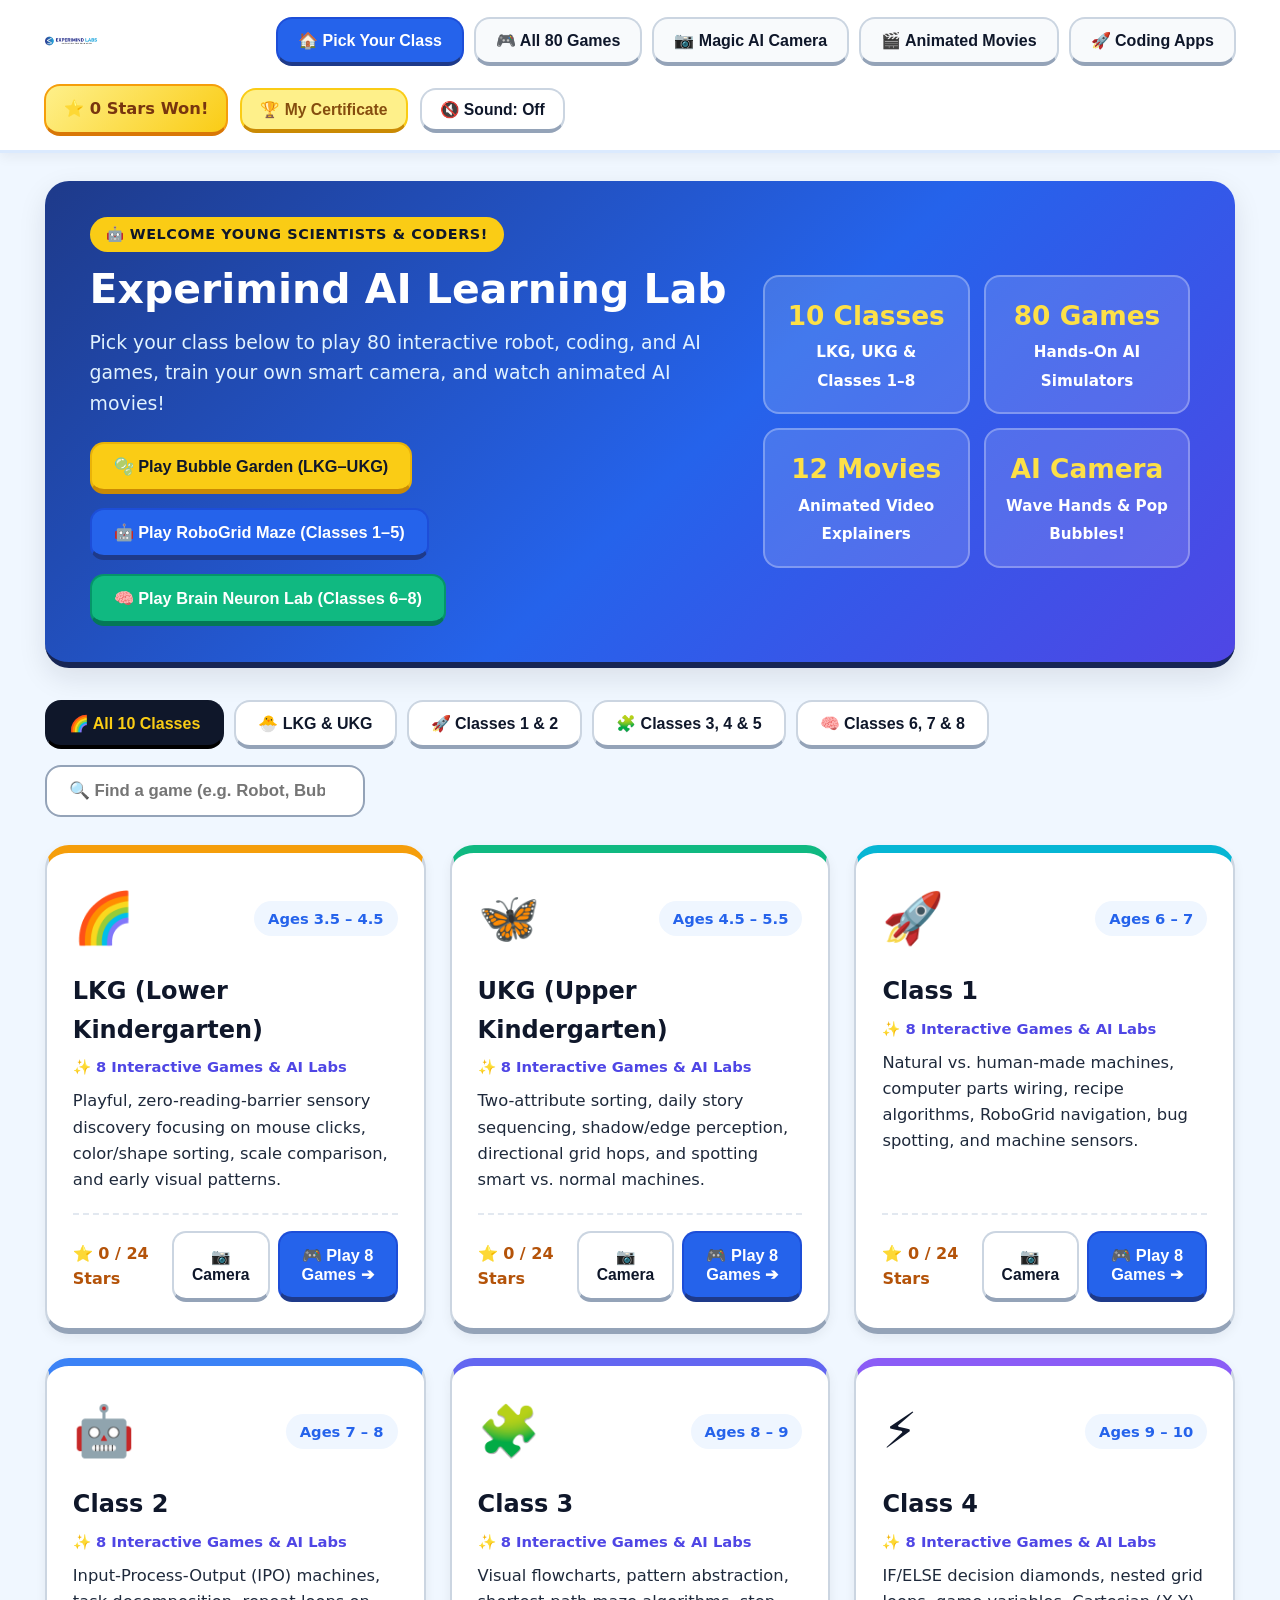
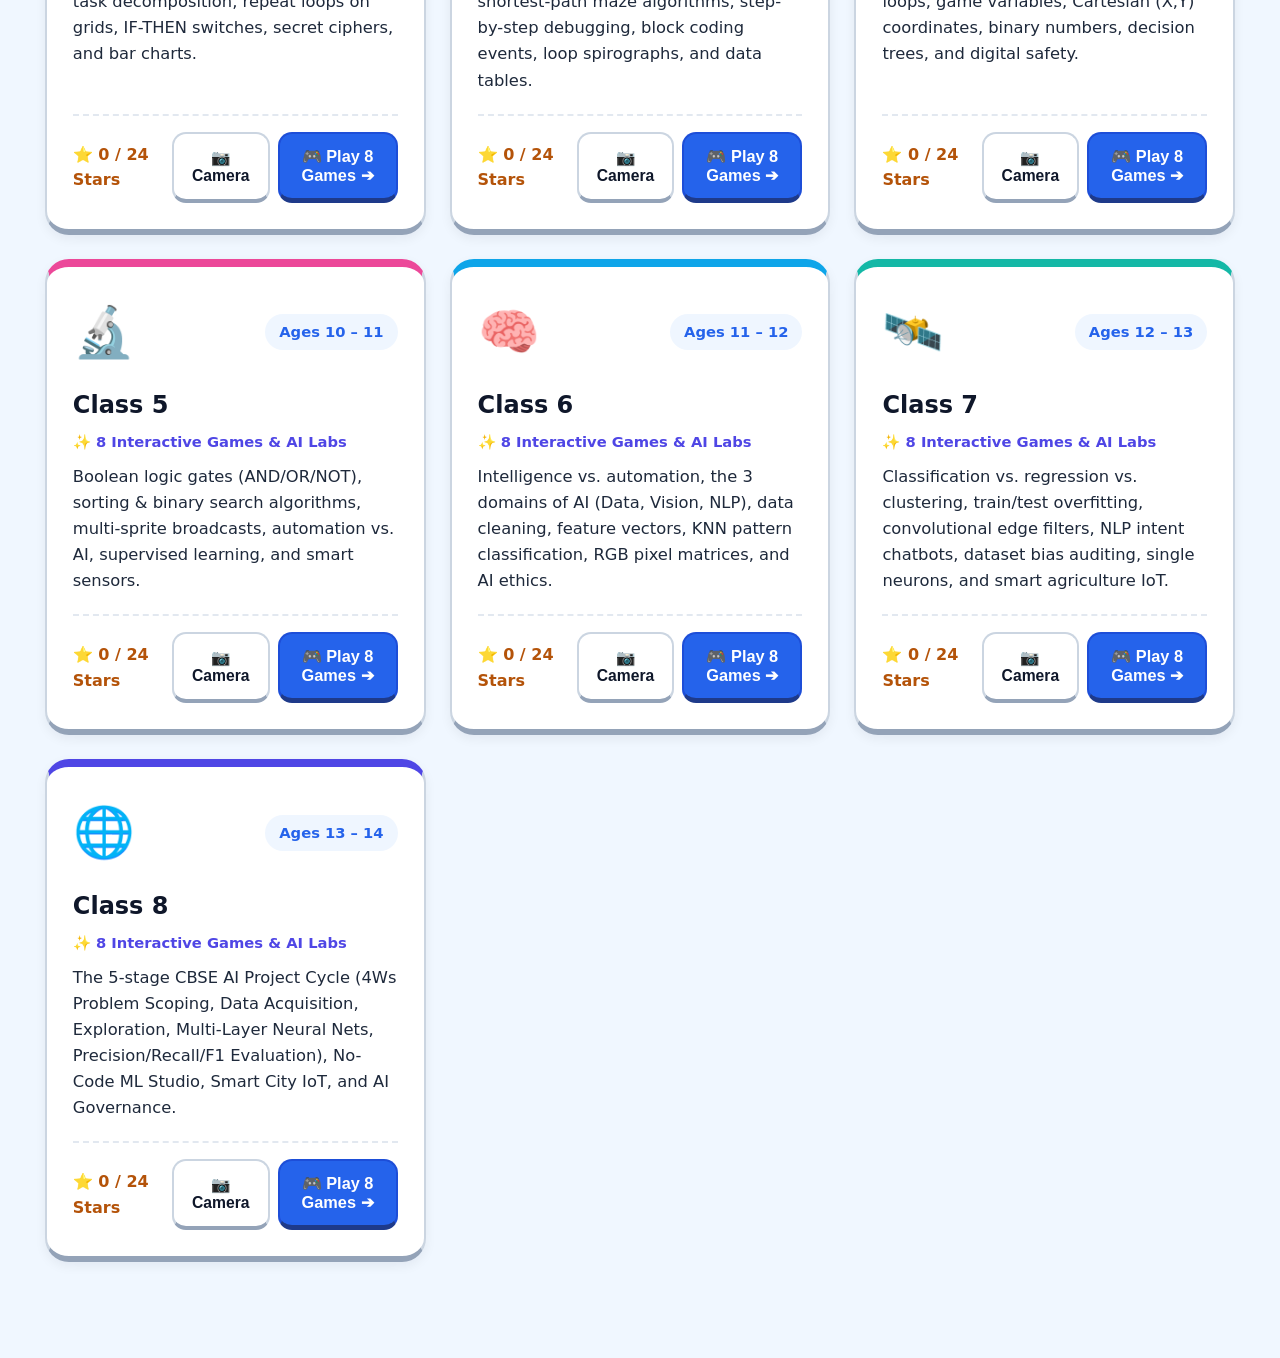
==== index.html @ f1b5dc24 "feat: Experimind AI Learning Lab v3.0 complete offline-first platform (80 simulators, AI vision lab," ====
<!DOCTYPE html>
<html lang="en">
<head>
  <meta charset="UTF-8">
  <meta name="viewport" content="width=device-width, initial-scale=1.0">
  <title>Experimind AI Learning Lab — Innovation for Education (LKG to Class 8)</title>
  <link rel="stylesheet" href="src/styles/main.css">
</head>
<body>
  <header class="exp-TopBar">
    <div class="exp-TopBarInner">
      <button type="button" class="exp-BrandLink" id="brand-home-btn" title="Experimind AI Learning Lab Home">
        <img src="10_Brand_Assets/Experimind_Labs_Official_Logo.png" alt="Experimind Labs Official Logo" class="exp-LogoImg" id="brand-logo-img">
      </button>

      <nav class="exp-NavMenu" aria-label="Student Navigation">
        <button type="button" class="exp-NavBtn exp-NavBtn--active" data-top-route="home">🏠 Pick Your Class</button>
        <button type="button" class="exp-NavBtn" data-top-route="simulators">🎮 All 80 Games</button>
        <button type="button" class="exp-NavBtn" data-top-route="vision">📷 Magic AI Camera</button>
        <button type="button" class="exp-NavBtn" data-top-route="videos">🎬 Animated Movies</button>
        <button type="button" class="exp-NavBtn" data-top-route="external">🚀 Coding Apps</button>
      </nav>

      <div class="exp-UtilityCluster">
        <span class="exp-StarBadge" id="header-star-badge">⭐ 0 Stars Won!</span>
        <button type="button" class="exp-TogglePill exp-CertBtn" id="header-cert-btn" title="View Your Session Star Certificate">🏆 My Certificate</button>
        <button type="button" class="exp-TogglePill" id="header-sound-btn">🔇 Sound: Off</button>
      </div>
    </div>
  </header>

  <main class="exp-MainContainer" id="exp-main-view"></main>
  <div id="exp-modal-root"></div>
  <canvas id="exp-confetti-canvas" class="exp-ConfettiCanvas"></canvas>

  
  <script src="src/config/brand.js"></script>
  <script src="src/data/curriculum80.js"></script>
  <script src="src/data/externalPlatforms.js"></script>
  <script src="src/data/videoHub.js"></script>
  <script src="src/audio/soundEngine.js"></script>
  <script src="src/simulators/engines.js"></script>
  <script src="src/vision/visionLab.js"></script>
  <script src="src/videoPlayer.js"></script>
  <script src="src/app.js"></script>
</body>
</html>
---- src/styles/main.css ----
/* Experimind AI Learning Lab v4.0 — Big, Tactile, Kid-First Design System */
:root {
  --bg-page: #f0f7ff;
  --bg-surface: #ffffff;
  --bg-subtle: #f8fafc;
  --bg-dark: #0f172a;
  --ink-primary: #0f172a;
  --ink-secondary: #1e293b;
  --ink-muted: #475569;
  --brand-blue: #2563eb;
  --brand-indigo: #4f46e5;
  --brand-teal: #0d9488;
  --brand-amber: #f59e0b;
  --brand-emerald: #10b981;
  --brand-rose: #e11d48;
  --border-light: #cbd5e1;
  --border-strong: #94a3b8;
  --radius-xl: 24px;
  --radius-lg: 20px;
  --radius-md: 16px;
  --radius-sm: 12px;
  --shadow-sm: 0 4px 12px rgba(15, 23, 42, 0.06);
  --shadow-md: 0 10px 28px rgba(15, 23, 42, 0.10);
}

* {
  box-sizing: border-box;
  margin: 0;
  padding: 0;
}

body {
  font-family: 'Inter', 'Nunito', 'Segoe UI', system-ui, -apple-system, sans-serif;
  background-color: var(--bg-page);
  color: var(--ink-primary);
  font-size: 18px;
  line-height: 1.6;
  min-height: 100vh;
  overflow-x: hidden;
}

/* Sticky Widescreen Top Navigation Bar — Big & Easy to Click */
.exp-TopBar {
  position: sticky;
  top: 0;
  z-index: 100;
  background: #ffffff;
  border-bottom: 3px solid #dbeafe;
  box-shadow: var(--shadow-sm);
}

.exp-TopBarInner {
  max-width: 1860px;
  width: 100%;
  margin: 0 auto;
  padding: 14px clamp(20px, 3.5vw, 44px);
  display: flex;
  align-items: center;
  justify-content: space-between;
  gap: 16px;
  flex-wrap: wrap;
}

.exp-BrandLink {
  display: flex;
  align-items: center;
  gap: 14px;
  background: none;
  border: none;
  cursor: pointer;
  text-align: left;
}

.exp-LogoImg {
  height: 54px;
  width: auto;
  max-width: 250px;
  object-fit: contain;
}

.exp-NavMenu {
  display: flex;
  align-items: center;
  gap: 10px;
  flex-wrap: wrap;
}

.exp-NavBtn {
  padding: 12px 20px;
  border-radius: 16px;
  border: 2px solid #cbd5e1;
  border-bottom: 4px solid #94a3b8;
  background: #f8fafc;
  color: var(--ink-primary);
  font-weight: 800;
  font-size: 1rem;
  cursor: pointer;
  transition: transform 0.1s ease, background 0.15s ease;
}

.exp-NavBtn:hover {
  background: #eff6ff;
  border-color: #60a5fa;
  border-bottom-color: #2563eb;
  color: var(--brand-blue);
  transform: translateY(-1px);
}

.exp-NavBtn:active {
  transform: translateY(2px);
}

.exp-NavBtn--active {
  background: var(--brand-blue);
  color: #ffffff;
  border-color: #1d4ed8;
  border-bottom: 4px solid #1e3a8a;
}

.exp-UtilityCluster {
  display: flex;
  align-items: center;
  gap: 12px;
  flex-wrap: wrap;
}

.exp-StarBadge {
  background: linear-gradient(135deg, #fef08a, #facc15);
  color: #78350f;
  border: 2px solid #f59e0b;
  border-bottom: 4px solid #d97706;
  padding: 10px 18px;
  border-radius: 16px;
  font-weight: 900;
  font-size: 1.02rem;
}

.exp-TogglePill {
  padding: 10px 18px;
  border-radius: 16px;
  border: 2px solid #cbd5e1;
  border-bottom: 4px solid #94a3b8;
  background: #ffffff;
  color: var(--ink-primary);
  font-weight: 800;
  font-size: 0.98rem;
  cursor: pointer;
}

.exp-TogglePill--on {
  background: #dcfce7;
  border-color: #10b981;
  border-bottom-color: #059669;
  color: #065f46;
}

/* Main Fluid Container — Generous Full-Screen Width */
.exp-MainContainer {
  max-width: 1860px;
  width: 100%;
  margin: 0 auto;
  padding: 28px clamp(20px, 3.5vw, 48px) 60px;
}

/* Kid-Friendly Hero Banner */
.exp-HeroBanner {
  background: linear-gradient(135deg, #1e3a8a 0%, #2563eb 55%, #4f46e5 100%);
  color: #ffffff;
  border-radius: var(--radius-xl);
  border-bottom: 6px solid #172554;
  padding: 36px clamp(24px, 3.5vw, 48px);
  display: grid;
  grid-template-columns: 1.5fr 1fr;
  gap: 32px;
  align-items: center;
  box-shadow: var(--shadow-md);
  margin-bottom: 32px;
}

@media (max-width: 980px) {
  .exp-HeroBanner {
    grid-template-columns: 1fr;
  }
}

.exp-HeroBadge {
  display: inline-block;
  background: #facc15;
  color: #0f172a;
  padding: 6px 16px;
  border-radius: 999px;
  font-size: 0.9rem;
  font-weight: 900;
  letter-spacing: 0.04em;
  text-transform: uppercase;
  margin-bottom: 14px;
}

.exp-HeroBanner h1 {
  font-size: clamp(2rem, 3.2vw, 2.85rem);
  font-weight: 900;
  line-height: 1.15;
  margin-bottom: 14px;
}

.exp-HeroBanner p {
  color: #e0f2fe;
  font-size: 1.18rem;
  font-weight: 500;
  max-width: 62ch;
  margin-bottom: 24px;
}

.exp-HeroActionRow {
  display: flex;
  gap: 14px;
  flex-wrap: wrap;
}

.exp-HeroKpiGrid {
  display: grid;
  grid-template-columns: repeat(2, 1fr);
  gap: 14px;
}

.exp-HeroKpiCard {
  background: rgba(255, 255, 255, 0.14);
  border: 2px solid rgba(255, 255, 255, 0.28);
  border-radius: var(--radius-md);
  padding: 18px;
  text-align: center;
}

.exp-HeroKpiCard strong {
  display: block;
  font-size: 1.65rem;
  font-weight: 900;
  color: #fde047;
}

.exp-HeroKpiCard span {
  font-size: 0.95rem;
  font-weight: 700;
  color: #ffffff;
}

/* Filter & Search Bar */
.exp-FilterRow {
  display: flex;
  align-items: center;
  justify-content: space-between;
  gap: 16px;
  flex-wrap: wrap;
  margin-bottom: 28px;
}

.exp-BandTabs {
  display: flex;
  gap: 10px;
  flex-wrap: wrap;
}

.exp-BandTab {
  padding: 12px 22px;
  border-radius: 16px;
  border: 2px solid #cbd5e1;
  border-bottom: 4px solid #94a3b8;
  background: #ffffff;
  color: var(--ink-primary);
  font-weight: 800;
  font-size: 1rem;
  cursor: pointer;
}

.exp-BandTab--active {
  background: #0f172a;
  color: #facc15;
  border-color: #0f172a;
  border-bottom-color: #000000;
}

.exp-SearchInput {
  padding: 14px 22px;
  border-radius: 16px;
  border: 2px solid #94a3b8;
  min-width: 320px;
  font-size: 1.05rem;
  font-weight: 600;
  background: #ffffff;
}

/* Big Grade Cards Grid */
.exp-GradeGrid {
  display: grid;
  grid-template-columns: repeat(auto-fill, minmax(340px, 1fr));
  gap: 24px;
  margin-bottom: 36px;
}

.exp-GradeCard {
  background: var(--bg-surface);
  border-radius: var(--radius-xl);
  border: 2px solid #cbd5e1;
  border-bottom: 6px solid #94a3b8;
  padding: 26px;
  box-shadow: var(--shadow-sm);
  display: flex;
  flex-direction: column;
  justify-content: space-between;
  transition: transform 0.15s ease, box-shadow 0.15s ease;
}

.exp-GradeCard:hover {
  transform: translateY(-4px);
  box-shadow: var(--shadow-md);
}

.exp-GradeHeader {
  display: flex;
  align-items: center;
  justify-content: space-between;
  margin-bottom: 14px;
}

.exp-GradeIcon {
  font-size: 3.1rem;
}

.exp-GradeAge {
  font-size: 0.92rem;
  font-weight: 800;
  padding: 6px 14px;
  border-radius: 999px;
  background: #eff6ff;
  color: var(--brand-blue);
}

.exp-GradeCard h3 {
  font-size: 1.5rem;
  font-weight: 900;
  margin-bottom: 6px;
}

.exp-GradeFramework {
  font-size: 0.92rem;
  font-weight: 800;
  color: var(--brand-indigo);
  margin-bottom: 10px;
}

.exp-GradeSummary {
  font-size: 1.02rem;
  color: var(--ink-secondary);
  margin-bottom: 20px;
}

.exp-GradeFooter {
  display: flex;
  align-items: center;
  justify-content: space-between;
  gap: 10px;
  padding-top: 16px;
  border-top: 2px dashed #e2e8f0;
}

/* Big Lesson Tiles Grid */
.exp-LessonGrid {
  display: grid;
  grid-template-columns: repeat(auto-fill, minmax(360px, 1fr));
  gap: 24px;
}

.exp-LessonCard {
  background: var(--bg-surface);
  border: 2px solid #cbd5e1;
  border-bottom: 6px solid #94a3b8;
  border-radius: var(--radius-lg);
  padding: 24px;
  box-shadow: var(--shadow-sm);
  display: flex;
  flex-direction: column;
  justify-content: space-between;
  transition: transform 0.15s ease;
}

.exp-LessonCard:hover {
  transform: translateY(-3px);
}

.exp-LessonMetaRow {
  display: flex;
  justify-content: space-between;
  align-items: center;
  margin-bottom: 12px;
}

.exp-LessonNumBadge {
  font-size: 0.9rem;
  font-weight: 800;
  padding: 5px 12px;
  border-radius: 10px;
  background: #dbeafe;
  color: #1e40af;
}

.exp-LessonStarRow {
  font-size: 1.25rem;
}

/* SIMULATOR-FIRST LESSON WORKSPACE (#lesson/:id) */
.exp-LessonSplit {
  display: grid;
  grid-template-columns: 7fr 5fr;
  gap: 28px;
  align-items: start;
}

@media (max-width: 1180px) {
  .exp-LessonSplit {
    grid-template-columns: 1fr;
  }
}

.exp-SimPane {
  background: #ffffff;
  border: 3px solid #60a5fa;
  border-bottom: 7px solid #2563eb;
  border-radius: var(--radius-xl);
  padding: 26px;
  box-shadow: var(--shadow-md);
}

.exp-TheoryPane {
  background: var(--bg-surface);
  border: 2px solid #cbd5e1;
  border-bottom: 6px solid #94a3b8;
  border-radius: var(--radius-xl);
  padding: 26px;
  box-shadow: var(--shadow-sm);
}

.exp-ConceptList {
  display: flex;
  flex-direction: column;
  gap: 12px;
  margin: 16px 0;
}

.exp-ConceptItem {
  background: #f8fafc;
  border: 2px solid #e2e8f0;
  border-left: 6px solid var(--brand-blue);
  padding: 14px 16px;
  border-radius: 12px;
  font-size: 1.04rem;
  font-weight: 600;
}

.exp-ChallengeBox {
  background: linear-gradient(135deg, #fef9c3, #fef08a);
  border: 2px solid #facc15;
  border-bottom: 5px solid #eab308;
  border-radius: var(--radius-md);
  padding: 18px;
  margin: 18px 0;
}

.exp-InsightBox {
  background: #ecfdf5;
  border: 2px solid #34d399;
  border-radius: var(--radius-md);
  padding: 16px;
  margin-top: 12px;
  font-size: 1.02rem;
}

/* Tactile 3D Kid-Friendly Buttons */
.btn-Primary {
  background: var(--brand-blue);
  color: #ffffff;
  border: 2px solid #1d4ed8;
  border-bottom: 5px solid #1e3a8a;
  padding: 13px 22px;
  border-radius: 14px;
  font-weight: 800;
  font-size: 1.02rem;
  cursor: pointer;
  transition: transform 0.1s ease, background 0.15s ease;
}

.btn-Primary:hover {
  background: #1d4ed8;
  transform: translateY(-1px);
}

.btn-Primary:active {
  transform: translateY(2px);
}

.btn-Secondary {
  background: #ffffff;
  color: var(--ink-primary);
  border: 2px solid #cbd5e1;
  border-bottom: 4px solid #94a3b8;
  padding: 11px 18px;
  border-radius: 14px;
  font-weight: 800;
  font-size: 0.98rem;
  cursor: pointer;
}

.btn-Secondary:hover {
  background: #f1f5f9;
  border-color: #64748b;
}

.btn-Danger {
  background: var(--brand-rose);
  color: #ffffff;
  border: 2px solid #be123c;
  border-bottom: 5px solid #881337;
  padding: 12px 20px;
  border-radius: 14px;
  font-weight: 800;
  font-size: 1rem;
  cursor: pointer;
}

/* Simulator Internal Styles — Large & Playful */
.sim-Card {
  display: flex;
  flex-direction: column;
  gap: 18px;
}

.sim-HeaderRow {
  display: flex;
  justify-content: space-between;
  align-items: center;
  gap: 14px;
  flex-wrap: wrap;
  border-bottom: 2px solid #e2e8f0;
  padding-bottom: 14px;
}

.sim-HeaderRow h4 {
  font-size: 1.4rem;
  font-weight: 900;
}

.sim-EngineBadge {
  display: inline-block;
  font-size: 0.85rem;
  font-weight: 900;
  text-transform: uppercase;
  letter-spacing: 0.04em;
  color: #1e40af;
  background: #dbeafe;
  padding: 5px 12px;
  border-radius: 8px;
  margin-bottom: 6px;
}

.sim-ProgressPill {
  background: #fef9c3;
  border: 2px solid #facc15;
  color: #854d0e;
  padding: 8px 16px;
  border-radius: 999px;
  font-size: 0.98rem;
  font-weight: 800;
}

.sim-Instr {
  font-size: 1.08rem;
  font-weight: 600;
  color: var(--ink-secondary);
  background: #eff6ff;
  padding: 12px 16px;
  border-radius: 12px;
  border-left: 5px solid #3b82f6;
}

.sim-TokenTray {
  display: flex;
  gap: 12px;
  flex-wrap: wrap;
  padding: 18px;
  background: #f8fafc;
  border: 2px dashed #94a3b8;
  border-radius: var(--radius-md);
}

.sim-Token {
  padding: 14px 22px;
  border-radius: 14px;
  border: 2px solid #94a3b8;
  border-bottom: 5px solid #64748b;
  background: #ffffff;
  font-size: 1.18rem;
  font-weight: 800;
  cursor: pointer;
}

.sim-Token--selected {
  border-color: var(--brand-blue);
  border-bottom-color: #1e3a8a;
  background: #dbeafe;
  transform: scale(1.05);
}

.sim-BinGrid {
  display: grid;
  grid-template-columns: repeat(auto-fit, minmax(210px, 1fr));
  gap: 16px;
}

.sim-BinCard {
  background: #f8fafc;
  border: 3px solid #cbd5e1;
  border-bottom: 6px solid #94a3b8;
  border-radius: var(--radius-md);
  padding: 18px;
  min-height: 155px;
  cursor: pointer;
  transition: all 0.15s ease;
}

.sim-BinCard:hover {
  border-color: var(--brand-blue);
  background: #eff6ff;
  transform: translateY(-2px);
}

.sim-BinTitle {
  font-weight: 900;
  font-size: 1.15rem;
  margin-bottom: 6px;
}

.sim-BinActionHint {
  font-size: 0.9rem;
  font-weight: 700;
  color: var(--brand-blue);
  margin-bottom: 12px;
}

.sim-BinItems {
  display: flex;
  flex-direction: column;
  gap: 8px;
}

.sim-PlacedChip {
  background: #dcfce7;
  color: #065f46;
  border: 1px solid #34d399;
  padding: 8px 12px;
  border-radius: 10px;
  font-size: 1rem;
  font-weight: 800;
}

.sim-TrainTrack {
  display: flex;
  gap: 12px;
  align-items: center;
  flex-wrap: wrap;
  padding: 20px;
  background: #f8fafc;
  border: 2px solid #cbd5e1;
  border-radius: var(--radius-md);
}

.sim-TrainCar {
  background: #ffffff;
  border: 3px solid #94a3b8;
  border-bottom: 6px solid #64748b;
  border-radius: 14px;
  padding: 14px 20px;
  display: flex;
  flex-direction: column;
  align-items: center;
  min-width: 92px;
}

.sim-TrainCar--mystery {
  border-color: var(--brand-amber);
  border-bottom-color: #d97706;
  background: #fef3c7;
}

.sim-TrainEmoji {
  font-size: 2.5rem;
}

.sim-TrainIdx {
  font-size: 0.85rem;
  font-weight: 700;
  color: var(--ink-muted);
}

.sim-OptionGrid {
  display: grid;
  grid-template-columns: repeat(auto-fit, minmax(200px, 1fr));
  gap: 12px;
}

.sim-OptionBtn {
  padding: 16px 20px;
  border-radius: 14px;
  border: 2px solid #cbd5e1;
  border-bottom: 5px solid #94a3b8;
  background: #ffffff;
  font-size: 1.1rem;
  font-weight: 800;
  cursor: pointer;
  text-align: left;
}

.sim-OptionBtn:hover, .sim-OptionBtn--active {
  border-color: var(--brand-blue);
  border-bottom-color: #1e3a8a;
  background: #eff6ff;
}

.sim-CanvasWrap {
  width: 100%;
  overflow: hidden;
  border-radius: var(--radius-md);
  border: 3px solid #334155;
  background: #0f172a;
  display: flex;
  justify-content: center;
}

.sim-CanvasWrap canvas {
  width: 100%;
  max-width: 720px;
  height: auto;
  display: block;
}

/* RoboGrid Styles — Bigger Tiles */
.sim-RoboLayout {
  display: grid;
  grid-template-columns: 1.15fr 1fr;
  gap: 20px;
  align-items: start;
}

@media (max-width: 820px) {
  .sim-RoboLayout {
    grid-template-columns: 1fr;
  }
}

.sim-GridBoard {
  display: grid;
  gap: 8px;
  background: #1e293b;
  padding: 14px;
  border-radius: var(--radius-md);
}

.sim-GridCell {
  aspect-ratio: 1;
  background: #f8fafc;
  border-radius: 10px;
  position: relative;
  display: flex;
  align-items: center;
  justify-content: center;
  min-height: 64px;
}

.sim-GridCell--robot {
  background: #dbeafe;
  box-shadow: inset 0 0 0 4px #2563eb;
}

.sim-GridCell--goal {
  background: #dcfce7;
  box-shadow: inset 0 0 0 4px #10b981;
}

.sim-GridCell--obs {
  background: #fee2e2;
}

.sim-CoordTag {
  position: absolute;
  top: 4px;
  left: 6px;
  font-size: 0.72rem;
  font-weight: 700;
  color: #64748b;
  font-family: monospace;
}

.sim-CellEmoji {
  font-size: 2rem;
}

.sim-CmdBtnRow {
  display: flex;
  gap: 10px;
  flex-wrap: wrap;
  margin-bottom: 14px;
}

.sim-CmdBtn {
  padding: 14px 18px;
  font-size: 1.25rem;
  font-weight: 900;
  border-radius: 14px;
  border: 2px solid #94a3b8;
  border-bottom: 5px solid #64748b;
  background: #ffffff;
  cursor: pointer;
}

.sim-CmdBtn:hover {
  background: #eff6ff;
  border-color: var(--brand-blue);
}

.sim-QueueStrip {
  min-height: 78px;
  background: #f8fafc;
  border: 2px solid #cbd5e1;
  border-radius: 14px;
  padding: 12px;
  display: flex;
  gap: 8px;
  flex-wrap: wrap;
  margin-bottom: 14px;
}

.sim-QueueChip {
  padding: 8px 14px;
  border-radius: 10px;
  border: 2px solid #60a5fa;
  background: #eff6ff;
  font-weight: 800;
  font-size: 0.98rem;
  cursor: pointer;
}

.sim-QueueChip--active {
  background: #f59e0b;
  color: #ffffff;
  border-color: #d97706;
  transform: scale(1.08);
}

.sim-ExecRow, .sim-FooterActions {
  display: flex;
  gap: 12px;
  flex-wrap: wrap;
}

/* Binary, Gates & IPO */
.sim-BinaryRow {
  display: grid;
  grid-template-columns: repeat(5, 1fr);
  gap: 12px;
}

.sim-BitCard {
  padding: 18px 10px;
  border-radius: var(--radius-md);
  border: 3px solid #cbd5e1;
  border-bottom: 6px solid #94a3b8;
  background: #ffffff;
  cursor: pointer;
  text-align: center;
}

.sim-BitCard--on {
  background: #fef08a;
  border-color: #eab308;
  border-bottom-color: #ca8a04;
}

.sim-BitBulb {
  font-size: 1.85rem;
  font-weight: 900;
  margin: 8px 0;
}

.sim-MathReadout {
  background: #0f172a;
  color: #fde047;
  padding: 16px 20px;
  border-radius: 14px;
  font-family: monospace;
  font-size: 1.1rem;
  font-weight: 700;
}

.sim-GateArena {
  display: grid;
  grid-template-columns: 1fr auto 1fr;
  gap: 16px;
  align-items: center;
  background: #f8fafc;
  padding: 20px;
  border-radius: var(--radius-md);
  border: 2px solid #cbd5e1;
}

@media (max-width: 720px) {
  .sim-GateArena {
    grid-template-columns: 1fr;
  }
}

.sim-SwitchBtn {
  padding: 16px 20px;
  border-radius: 14px;
  border: 2px solid #94a3b8;
  border-bottom: 5px solid #64748b;
  background: #ffffff;
  font-weight: 800;
  font-size: 1.04rem;
  cursor: pointer;
  width: 100%;
  margin-bottom: 10px;
}

.sim-SwitchBtn--on {
  background: #dcfce7;
  border-color: #10b981;
  border-bottom-color: #059669;
  color: #065f46;
}

.sim-GateProcessor {
  padding: 20px;
  background: #1e293b;
  color: #facc15;
  border-radius: var(--radius-md);
  text-align: center;
  font-size: 1.1rem;
}

.sim-GateOutput {
  padding: 22px;
  border-radius: var(--radius-md);
  border: 3px solid #cbd5e1;
  background: #ffffff;
  font-weight: 900;
  font-size: 1.12rem;
  text-align: center;
}

.sim-GateOutput--on {
  background: #dcfce7;
  border-color: #10b981;
  color: #065f46;
}

.sim-GateOutput--else {
  background: #dbeafe;
  border-color: #3b82f6;
  color: #1e40af;
}

.sim-IpoPipeline {
  display: flex;
  align-items: stretch;
  gap: 10px;
  flex-wrap: wrap;
}

.sim-IpoBox {
  flex: 1;
  min-width: 180px;
  padding: 18px;
  border-radius: var(--radius-md);
  border: 3px solid #cbd5e1;
  background: #f8fafc;
  opacity: 0.6;
}

.sim-IpoBox--active {
  opacity: 1;
  background: #eff6ff;
  border-color: var(--brand-blue);
  box-shadow: 0 4px 14px rgba(37, 99, 235, 0.15);
}

.sim-IpoTag {
  font-size: 0.85rem;
  font-weight: 900;
  color: var(--brand-blue);
  margin-bottom: 6px;
}

.sim-IpoText {
  font-size: 1.05rem;
  font-weight: 700;
}

.sim-IpoArrow {
  display: flex;
  align-items: center;
  font-size: 1.8rem;
  font-weight: 900;
  color: var(--brand-blue);
}

/* Block Studio & Spirograph */
.sim-BlockStudioGrid, .sim-SpiroLayout, .sim-PixelDualGrid {
  display: grid;
  grid-template-columns: 1fr 1fr;
  gap: 20px;
  align-items: start;
}

@media (max-width: 860px) {
  .sim-BlockStudioGrid, .sim-SpiroLayout, .sim-PixelDualGrid {
    grid-template-columns: 1fr;
  }
}

.sim-PaletteGrid {
  display: grid;
  grid-template-columns: repeat(2, 1fr);
  gap: 8px;
}

.sim-CodeBlockBtn {
  padding: 12px 14px;
  background: #ffffff;
  border: 2px solid #cbd5e1;
  border-bottom: 4px solid #94a3b8;
  border-radius: 10px;
  font-weight: 800;
  font-size: 0.94rem;
  cursor: pointer;
  text-align: left;
}

.sim-ScriptStack {
  background: #0f172a;
  padding: 16px;
  border-radius: var(--radius-md);
  display: flex;
  flex-direction: column;
  gap: 6px;
}

.sim-HatBlock {
  background: #f59e0b;
  color: #0f172a;
  padding: 10px 14px;
  border-radius: 14px 14px 6px 6px;
  font-weight: 900;
  font-size: 0.96rem;
}

.sim-StackedBlock {
  color: #ffffff;
  padding: 10px 14px;
  border-radius: 8px;
  font-size: 0.95rem;
  font-weight: 700;
  cursor: pointer;
}

.sim-SliderLabel {
  display: flex;
  flex-direction: column;
  gap: 6px;
  font-size: 1rem;
  font-weight: 700;
  margin-bottom: 12px;
}

.sim-SliderLabel input[type="range"] {
  height: 10px;
  accent-color: var(--brand-blue);
  cursor: pointer;
}

.sim-PresetRow, .sim-TabRow {
  display: flex;
  gap: 10px;
  flex-wrap: wrap;
}

.sim-TabBtn, .sim-MiniBtn {
  padding: 10px 16px;
  border-radius: 12px;
  border: 2px solid #cbd5e1;
  border-bottom: 4px solid #94a3b8;
  background: #ffffff;
  font-size: 0.95rem;
  font-weight: 800;
  cursor: pointer;
}

.sim-TabBtn--active {
  background: var(--brand-blue);
  color: #ffffff;
  border-color: #1d4ed8;
  border-bottom-color: #1e3a8a;
}

/* Charts, Lockers, Pixels, Neural Net & Confusion Matrix */
.sim-BarChartStage {
  display: flex;
  align-items: flex-end;
  justify-content: space-around;
  gap: 14px;
  min-height: 260px;
  background: #f8fafc;
  border: 2px solid #cbd5e1;
  border-radius: var(--radius-md);
  padding: 22px;
}

.sim-BarCol {
  display: flex;
  flex-direction: column;
  align-items: center;
  gap: 8px;
  flex: 1;
}

.sim-BarVisual {
  width: 100%;
  max-width: 68px;
  background: var(--brand-blue);
  border-radius: 10px 10px 0 0;
  transition: height 0.2s ease;
}

.sim-BarVisual--active {
  background: var(--brand-amber);
}

.sim-BarVisual--sorted {
  background: var(--brand-emerald);
}

.sim-LockerGrid {
  display: grid;
  grid-template-columns: repeat(5, 1fr);
  gap: 10px;
}

.sim-LockerBtn {
  padding: 14px 10px;
  border-radius: 12px;
  border: 2px solid #cbd5e1;
  border-bottom: 5px solid #94a3b8;
  background: #ffffff;
  font-weight: 800;
  cursor: pointer;
  text-align: center;
}

.sim-LockerBtn--mid {
  border-color: var(--brand-amber);
  background: #fef3c7;
}

.sim-LockerBtn--found {
  border-color: var(--brand-emerald);
  background: #dcfce7;
}

.sim-LockerBtn--eliminated {
  opacity: 0.35;
}

.sim-NlpResultRow {
  display: grid;
  grid-template-columns: repeat(auto-fit, minmax(170px, 1fr));
  gap: 12px;
}

.sim-MetricBox {
  background: #f8fafc;
  border: 2px solid #cbd5e1;
  border-radius: 12px;
  padding: 14px 16px;
}

.sim-MetricBox span {
  display: block;
  font-size: 0.85rem;
  font-weight: 700;
  color: var(--ink-muted);
}

.sim-MetricBox strong {
  font-size: 1.2rem;
  font-weight: 900;
  color: var(--ink-primary);
}

.sim-NlpToken {
  padding: 8px 14px;
  border-radius: 10px;
  font-weight: 800;
  font-size: 0.98rem;
}

.sim-NlpToken--stop {
  background: #e2e8f0;
  color: #64748b;
  text-decoration: line-through;
}

.sim-NlpToken--key {
  background: #dbeafe;
  color: #1e40af;
}

.sim-CmGrid {
  display: grid;
  grid-template-columns: repeat(2, 1fr);
  gap: 12px;
}

.sim-CmCell {
  padding: 16px;
  border-radius: 12px;
  border: 2px solid #cbd5e1;
  display: flex;
  flex-direction: column;
  gap: 6px;
}

.sim-CmCell--good { background: #ecfdf5; border-color: #10b981; }
.sim-CmCell--warn { background: #fffbeb; border-color: #f59e0b; }
.sim-CmCell--bad { background: #fef2f2; border-color: #ef4444; }

.sim-PixelMatrix {
  display: grid;
  grid-template-columns: repeat(6, 1fr);
  gap: 5px;
  background: #334155;
  padding: 10px;
  border-radius: 12px;
}

.sim-PixelCell {
  aspect-ratio: 1;
  border: none;
  border-radius: 6px;
  font-family: monospace;
  font-size: 0.88rem;
  font-weight: 800;
  display: flex;
  align-items: center;
  justify-content: center;
  cursor: pointer;
  min-height: 46px;
}

.sim-Banner {
  padding: 16px 20px;
  border-radius: 14px;
  background: #eff6ff;
  border: 2px solid #93c5fd;
  color: #1e3a8a;
  font-size: 1.05rem;
  font-weight: 700;
}

.sim-Banner--success {
  background: #dcfce7;
  color: #065f46;
  border: 2px solid #10b981;
}

.sim-Banner--warn {
  background: #fef3c7;
  color: #92400e;
  border: 2px solid #f59e0b;
}

/* Vision Lab, External Cards & Animated Video Player */
.vision-HeaderCard {
  background: linear-gradient(135deg, #0f172a, #1e3a8a);
  color: #ffffff;
  padding: 28px;
  border-radius: var(--radius-xl);
  margin-bottom: 22px;
  display: flex;
  justify-content: space-between;
  align-items: center;
  gap: 18px;
  flex-wrap: wrap;
}

.vision-ConsentControls {
  display: flex;
  gap: 12px;
  flex-wrap: wrap;
}

.vision-MainGrid {
  display: grid;
  grid-template-columns: 1.35fr 1fr;
  gap: 24px;
}

@media (max-width: 960px) {
  .vision-MainGrid {
    grid-template-columns: 1fr;
  }
}

.vision-StageCard, .vision-ControlCard {
  background: #ffffff;
  border: 2px solid #cbd5e1;
  border-bottom: 6px solid #94a3b8;
  border-radius: var(--radius-xl);
  padding: 24px;
}

.vision-StatusBadge {
  padding: 10px 16px;
  border-radius: 10px;
  background: #eff6ff;
  color: #1e40af;
  font-weight: 800;
  font-size: 0.98rem;
  margin-bottom: 14px;
}

.vision-StatusBadge--live {
  background: #dcfce7;
  color: #065f46;
}

.exp-ExtCard, .exp-VidCard {
  background: #ffffff;
  border: 2px solid #cbd5e1;
  border-bottom: 6px solid #94a3b8;
  border-radius: var(--radius-xl);
  padding: 26px;
  box-shadow: var(--shadow-sm);
  margin-bottom: 22px;
}

.exp-OfflineBox {
  background: #f0fdf4;
  border: 2px solid #86efac;
  border-radius: var(--radius-md);
  padding: 16px;
  margin-top: 14px;
  font-size: 0.98rem;
}

.anim-PlayerBox {
  margin-bottom: 14px;
}

.anim-ControlsBar {
  display: flex;
  align-items: center;
  gap: 8px;
  flex-wrap: wrap;
  margin-top: 10px;
  padding: 10px;
  background: #f8fafc;
  border: 2px solid #cbd5e1;
  border-radius: 14px;
}

.anim-ScenePills {
  display: flex;
  gap: 6px;
  flex-wrap: wrap;
  margin-left: auto;
}


/* =========================================================================
   Experimind Lab v4.1 — Confetti, Certificate & Enhanced Tactile Polish
   ========================================================================= */

.exp-ConfettiCanvas {
  position: fixed;
  top: 0;
  left: 0;
  width: 100vw;
  height: 100vh;
  pointer-events: none;
  z-index: 99999;
}

.exp-CertBtn {
  background: #fef08a !important;
  color: #854d0e !important;
  border-color: #facc15 !important;
  border-bottom: 4px solid #ca8a04 !important;
  font-weight: 900 !important;
}

.exp-CertBtn:hover {
  background: #fde047 !important;
  transform: translateY(-2px);
}

/* Kid-First Session Star Certificate Modal */
.exp-ModalBackdrop {
  position: fixed;
  top: 0;
  left: 0;
  right: 0;
  bottom: 0;
  background: rgba(15, 23, 42, 0.75);
  backdrop-filter: blur(6px);
  z-index: 10000;
  display: flex;
  align-items: center;
  justify-content: center;
  padding: 20px;
}

.exp-ModalDialog {
  background: #ffffff;
  border-radius: var(--radius-xl);
  max-width: 820px;
  width: 100%;
  max-height: 92vh;
  overflow-y: auto;
  box-shadow: 0 25px 50px -12px rgba(0, 0, 0, 0.35);
  border: 4px solid #2563eb;
  position: relative;
  animation: expModalPop 0.25s cubic-bezier(0.175, 0.885, 0.32, 1.275);
}

@keyframes expModalPop {
  0% { transform: scale(0.85); opacity: 0; }
  100% { transform: scale(1); opacity: 1; }
}

.exp-CertCard {
  background: linear-gradient(135deg, #fefce8 0%, #ffffff 50%, #eff6ff 100%);
  border: 12px double #ca8a04;
  border-radius: calc(var(--radius-xl) - 4px);
  padding: 36px 32px;
  text-align: center;
  position: relative;
  box-shadow: inset 0 0 40px rgba(234, 179, 8, 0.15);
}

.exp-CertWatermark {
  position: absolute;
  top: 50%;
  left: 50%;
  transform: translate(-50%, -50%);
  font-size: 16rem;
  opacity: 0.04;
  pointer-events: none;
  user-select: none;
}

.exp-CertHeader {
  display: flex;
  align-items: center;
  justify-content: center;
  gap: 16px;
  margin-bottom: 12px;
}

.exp-CertOrg {
  font-size: 1.15rem;
  font-weight: 900;
  letter-spacing: 2px;
  text-transform: uppercase;
  color: #1e3a8a;
}

.exp-CertTagline {
  font-size: 0.95rem;
  font-weight: 800;
  color: #2563eb;
}

.exp-CertTitle {
  font-size: 2.3rem;
  font-weight: 900;
  color: #713f12;
  margin: 12px 0 6px;
  text-shadow: 1px 1px 0 #fef08a;
}

.exp-CertSubtitle {
  font-size: 1.2rem;
  font-weight: 800;
  color: #0369a1;
  margin-bottom: 24px;
}

.exp-CertStarCircle {
  display: inline-flex;
  flex-direction: column;
  align-items: center;
  justify-content: center;
  background: #fef08a;
  border: 4px solid #ca8a04;
  border-radius: 50%;
  width: 130px;
  height: 130px;
  margin: 0 auto 20px;
  box-shadow: 0 8px 20px rgba(202, 138, 4, 0.25);
  animation: expStarPulse 2s infinite ease-in-out;
}

@keyframes expStarPulse {
  0%, 100% { transform: scale(1); }
  50% { transform: scale(1.05); }
}

.exp-CertStarCount {
  font-size: 2.4rem;
  font-weight: 900;
  color: #854d0e;
  line-height: 1;
}

.exp-CertStarLabel {
  font-size: 0.85rem;
  font-weight: 800;
  text-transform: uppercase;
  color: #a16207;
}

.exp-CertPraise {
  font-size: 1.25rem;
  font-weight: 800;
  color: #1e293b;
  max-width: 620px;
  margin: 0 auto 24px;
  line-height: 1.5;
}

.exp-CertBadgesRow {
  display: flex;
  justify-content: center;
  gap: 16px;
  flex-wrap: wrap;
  margin-bottom: 28px;
}

.exp-CertBadgeItem {
  background: #ffffff;
  border: 2px solid #cbd5e1;
  border-radius: 14px;
  padding: 10px 18px;
  font-weight: 800;
  font-size: 0.98rem;
  color: #1e293b;
  box-shadow: 0 4px 10px rgba(0, 0, 0, 0.05);
}

.exp-CertSignatureRow {
  display: flex;
  justify-content: space-between;
  align-items: flex-end;
  border-top: 2px dashed #ca8a04;
  padding-top: 18px;
  margin-top: 20px;
  font-size: 0.95rem;
  color: #475569;
}

.exp-CertModalActions {
  display: flex;
  justify-content: center;
  gap: 14px;
  margin-top: 20px;
  padding: 0 20px 24px;
}

/* Tactile Drag and Drop & Active Game Feedback */
.sim-Token--dragging {
  opacity: 0.4;
  transform: scale(0.95);
}

.sim-BinCard--dragover {
  border-color: #2563eb !important;
  background: #eff6ff !important;
  box-shadow: 0 0 0 4px rgba(37, 99, 235, 0.3) !important;
  transform: scale(1.02);
}

.sim-GlowActive {
  box-shadow: 0 0 0 4px #f59e0b, 0 8px 24px rgba(245, 158, 11, 0.45) !important;
  border-color: #f59e0b !important;
  transform: translateY(-3px) scale(1.02);
}

/* Print Stylesheet for Session Star Certificate */
@media print {
  body * {
    visibility: hidden;
  }
  .exp-ModalDialog, .exp-ModalDialog * {
    visibility: visible;
  }
  .exp-ModalDialog {
    position: absolute;
    left: 0;
    top: 0;
    width: 100%;
    max-width: 100%;
    margin: 0;
    border: none;
    box-shadow: none;
  }
  .exp-ModalActions, .exp-ModalBackdrop, .exp-TopBar {
    display: none !important;
  }
  .exp-CertCard {
    border: 8px double #ca8a04;
    page-break-inside: avoid;
  }
}
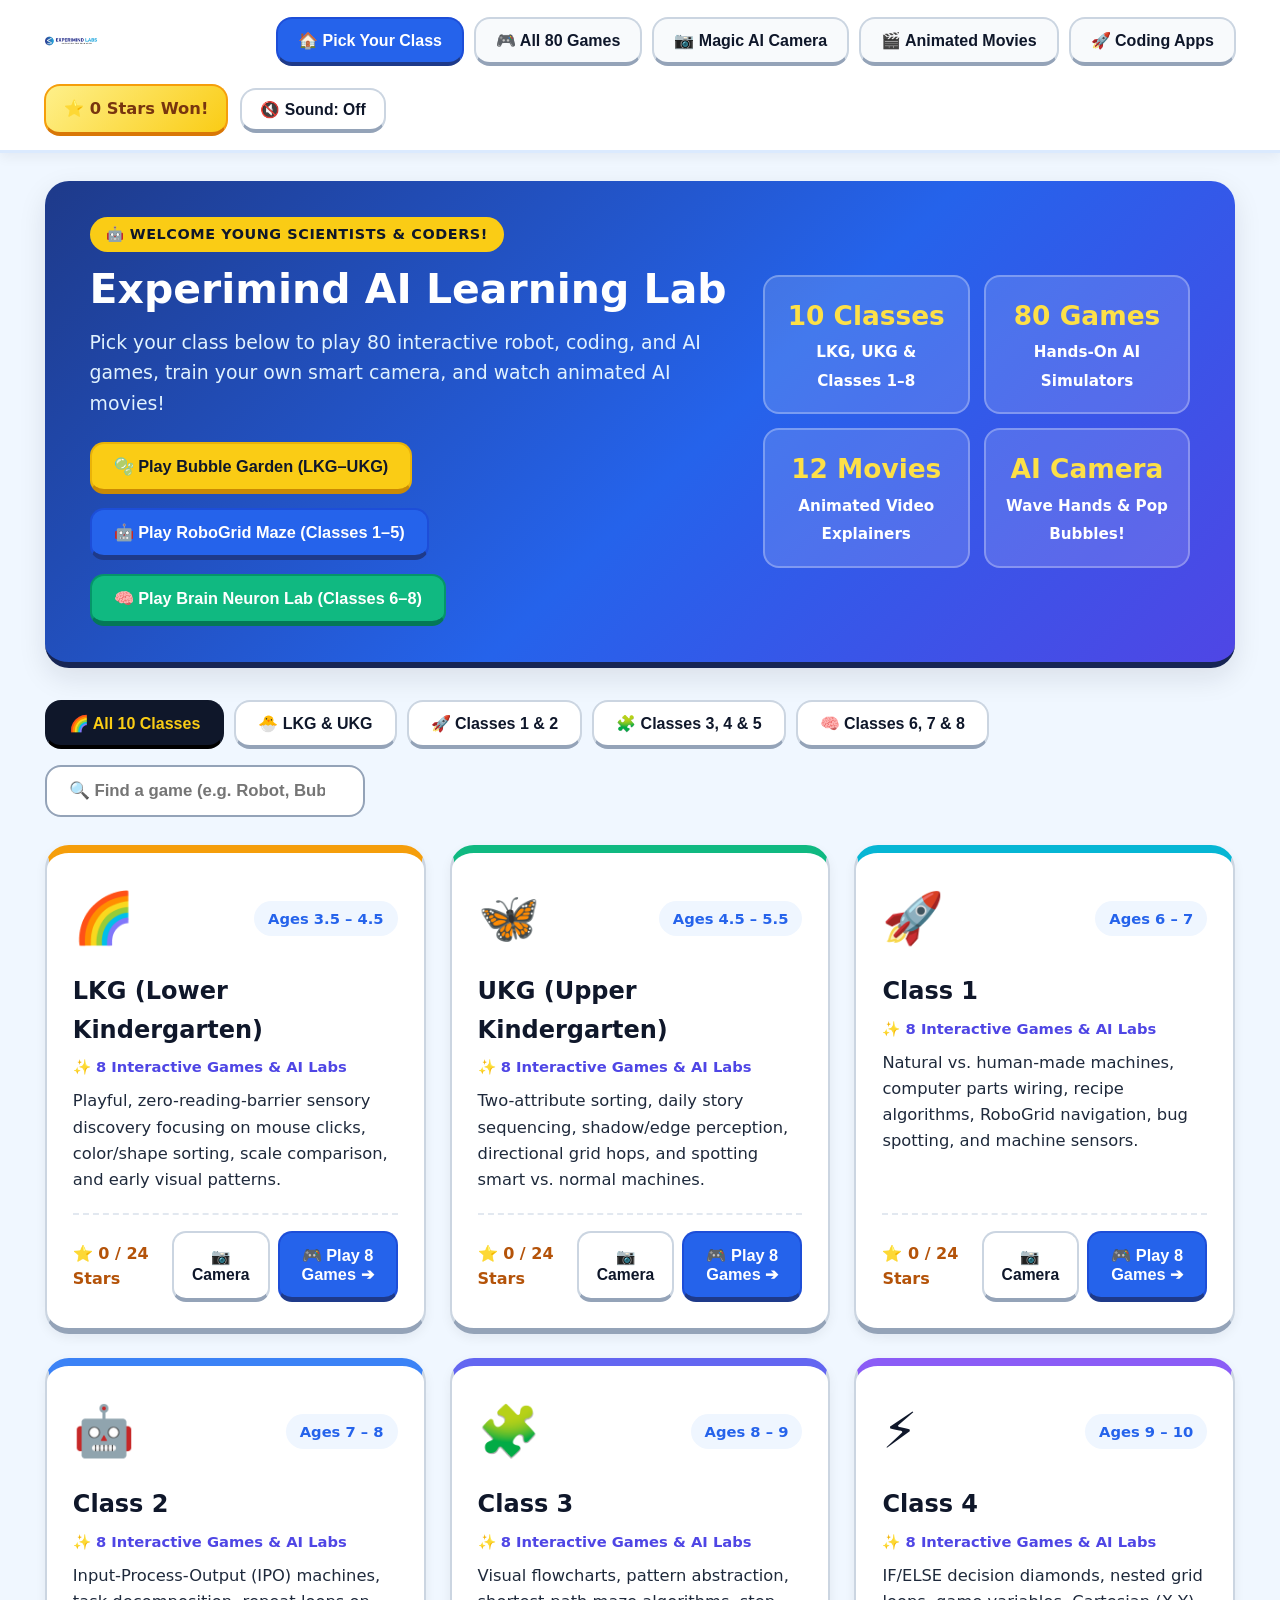
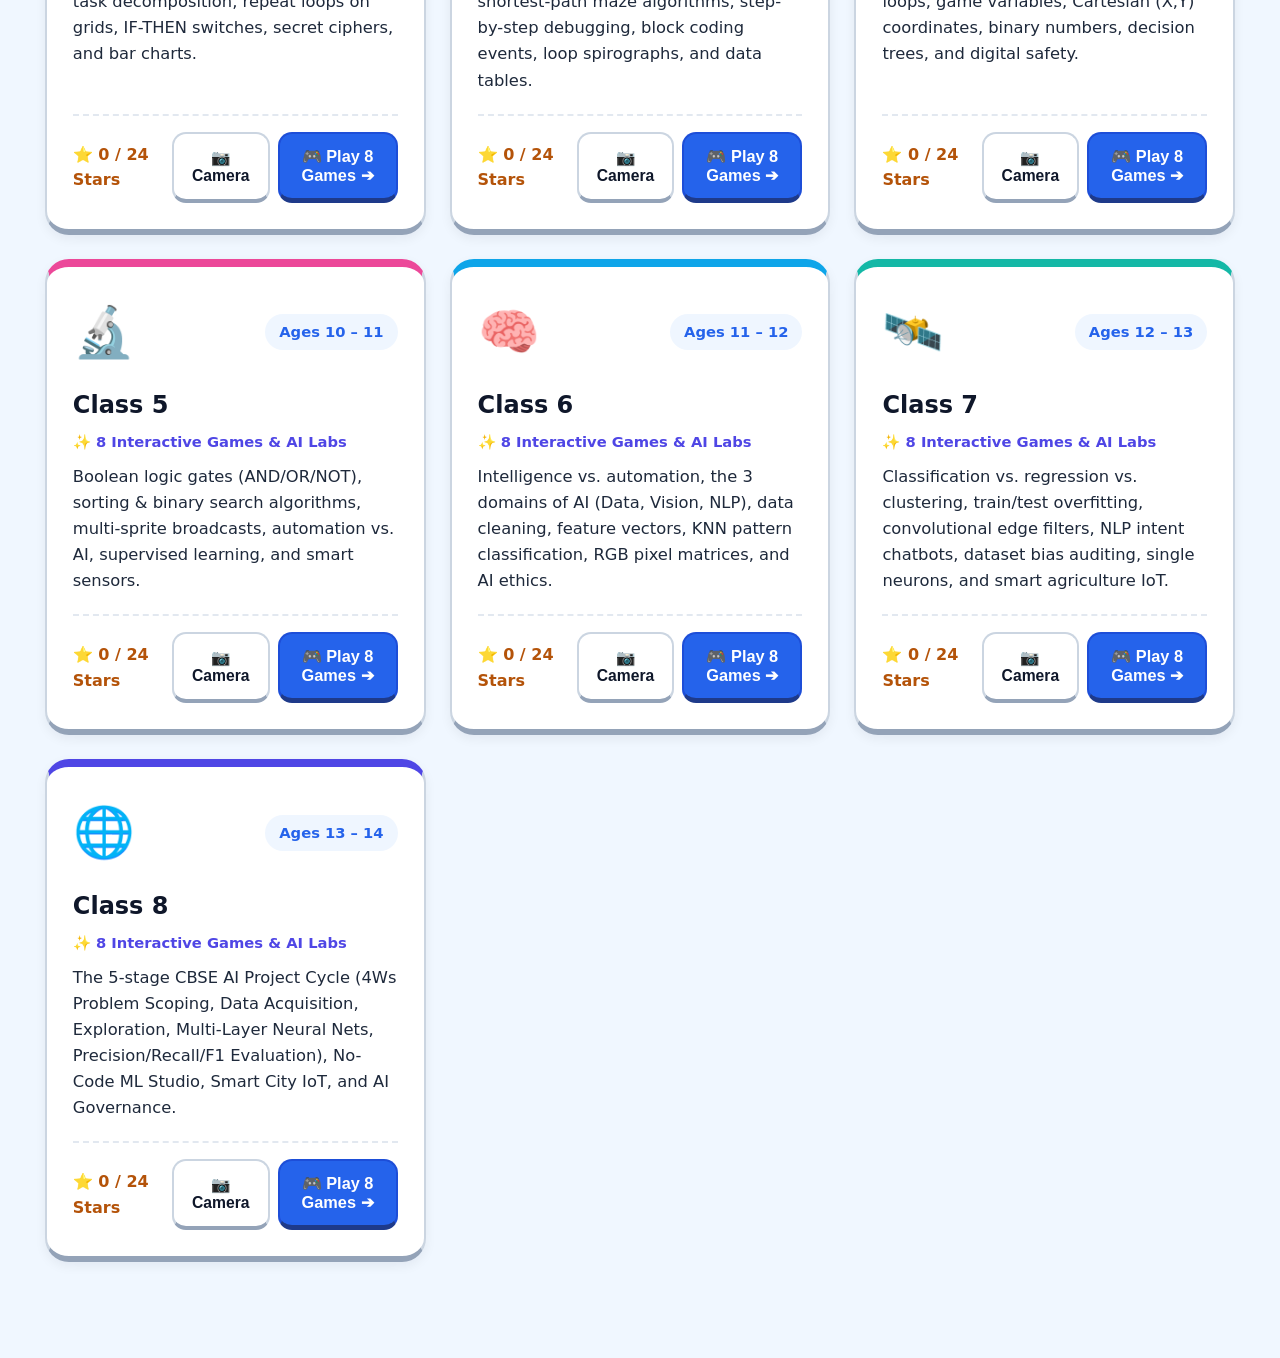
==== commit 4d38c7f9: "fix: resolve favicon 404, remove certificate button, and enable live hardware camera streaming with " ====
--- a/index.html
+++ b/index.html
@@ -4,6 +4,10 @@
   <meta charset="UTF-8">
   <meta name="viewport" content="width=device-width, initial-scale=1.0">
   <title>Experimind AI Learning Lab — Innovation for Education (LKG to Class 8)</title>
+  <link rel="icon" type="image/png" href="[data-uri]">
+  <link rel="shortcut icon" href="favicon.ico" type="image/x-icon">
+  <link rel="icon" type="image/png" href="[data-uri]">
+  <link rel="shortcut icon" href="favicon.ico" type="image/x-icon">
   <link rel="stylesheet" href="src/styles/main.css">
 </head>
 <body>
@@ -23,14 +27,12 @@
 
       <div class="exp-UtilityCluster">
         <span class="exp-StarBadge" id="header-star-badge">⭐ 0 Stars Won!</span>
-        <button type="button" class="exp-TogglePill exp-CertBtn" id="header-cert-btn" title="View Your Session Star Certificate">🏆 My Certificate</button>
         <button type="button" class="exp-TogglePill" id="header-sound-btn">🔇 Sound: Off</button>
       </div>
     </div>
   </header>
 
   <main class="exp-MainContainer" id="exp-main-view"></main>
-  <div id="exp-modal-root"></div>
   <canvas id="exp-confetti-canvas" class="exp-ConfettiCanvas"></canvas>
 
   
--- a/src/styles/main.css
+++ b/src/styles/main.css
@@ -1384,7 +1384,7 @@
 
 
 /* =========================================================================
-   Experimind Lab v4.1 — Confetti, Certificate & Enhanced Tactile Polish
+   Experimind Lab v4.1 — Confetti & Enhanced Tactile Polish
    ========================================================================= */
 
 .exp-ConfettiCanvas {
@@ -1397,192 +1397,6 @@
   z-index: 99999;
 }
 
-.exp-CertBtn {
-  background: #fef08a !important;
-  color: #854d0e !important;
-  border-color: #facc15 !important;
-  border-bottom: 4px solid #ca8a04 !important;
-  font-weight: 900 !important;
-}
-
-.exp-CertBtn:hover {
-  background: #fde047 !important;
-  transform: translateY(-2px);
-}
-
-/* Kid-First Session Star Certificate Modal */
-.exp-ModalBackdrop {
-  position: fixed;
-  top: 0;
-  left: 0;
-  right: 0;
-  bottom: 0;
-  background: rgba(15, 23, 42, 0.75);
-  backdrop-filter: blur(6px);
-  z-index: 10000;
-  display: flex;
-  align-items: center;
-  justify-content: center;
-  padding: 20px;
-}
-
-.exp-ModalDialog {
-  background: #ffffff;
-  border-radius: var(--radius-xl);
-  max-width: 820px;
-  width: 100%;
-  max-height: 92vh;
-  overflow-y: auto;
-  box-shadow: 0 25px 50px -12px rgba(0, 0, 0, 0.35);
-  border: 4px solid #2563eb;
-  position: relative;
-  animation: expModalPop 0.25s cubic-bezier(0.175, 0.885, 0.32, 1.275);
-}
-
-@keyframes expModalPop {
-  0% { transform: scale(0.85); opacity: 0; }
-  100% { transform: scale(1); opacity: 1; }
-}
-
-.exp-CertCard {
-  background: linear-gradient(135deg, #fefce8 0%, #ffffff 50%, #eff6ff 100%);
-  border: 12px double #ca8a04;
-  border-radius: calc(var(--radius-xl) - 4px);
-  padding: 36px 32px;
-  text-align: center;
-  position: relative;
-  box-shadow: inset 0 0 40px rgba(234, 179, 8, 0.15);
-}
-
-.exp-CertWatermark {
-  position: absolute;
-  top: 50%;
-  left: 50%;
-  transform: translate(-50%, -50%);
-  font-size: 16rem;
-  opacity: 0.04;
-  pointer-events: none;
-  user-select: none;
-}
-
-.exp-CertHeader {
-  display: flex;
-  align-items: center;
-  justify-content: center;
-  gap: 16px;
-  margin-bottom: 12px;
-}
-
-.exp-CertOrg {
-  font-size: 1.15rem;
-  font-weight: 900;
-  letter-spacing: 2px;
-  text-transform: uppercase;
-  color: #1e3a8a;
-}
-
-.exp-CertTagline {
-  font-size: 0.95rem;
-  font-weight: 800;
-  color: #2563eb;
-}
-
-.exp-CertTitle {
-  font-size: 2.3rem;
-  font-weight: 900;
-  color: #713f12;
-  margin: 12px 0 6px;
-  text-shadow: 1px 1px 0 #fef08a;
-}
-
-.exp-CertSubtitle {
-  font-size: 1.2rem;
-  font-weight: 800;
-  color: #0369a1;
-  margin-bottom: 24px;
-}
-
-.exp-CertStarCircle {
-  display: inline-flex;
-  flex-direction: column;
-  align-items: center;
-  justify-content: center;
-  background: #fef08a;
-  border: 4px solid #ca8a04;
-  border-radius: 50%;
-  width: 130px;
-  height: 130px;
-  margin: 0 auto 20px;
-  box-shadow: 0 8px 20px rgba(202, 138, 4, 0.25);
-  animation: expStarPulse 2s infinite ease-in-out;
-}
-
-@keyframes expStarPulse {
-  0%, 100% { transform: scale(1); }
-  50% { transform: scale(1.05); }
-}
-
-.exp-CertStarCount {
-  font-size: 2.4rem;
-  font-weight: 900;
-  color: #854d0e;
-  line-height: 1;
-}
-
-.exp-CertStarLabel {
-  font-size: 0.85rem;
-  font-weight: 800;
-  text-transform: uppercase;
-  color: #a16207;
-}
-
-.exp-CertPraise {
-  font-size: 1.25rem;
-  font-weight: 800;
-  color: #1e293b;
-  max-width: 620px;
-  margin: 0 auto 24px;
-  line-height: 1.5;
-}
-
-.exp-CertBadgesRow {
-  display: flex;
-  justify-content: center;
-  gap: 16px;
-  flex-wrap: wrap;
-  margin-bottom: 28px;
-}
-
-.exp-CertBadgeItem {
-  background: #ffffff;
-  border: 2px solid #cbd5e1;
-  border-radius: 14px;
-  padding: 10px 18px;
-  font-weight: 800;
-  font-size: 0.98rem;
-  color: #1e293b;
-  box-shadow: 0 4px 10px rgba(0, 0, 0, 0.05);
-}
-
-.exp-CertSignatureRow {
-  display: flex;
-  justify-content: space-between;
-  align-items: flex-end;
-  border-top: 2px dashed #ca8a04;
-  padding-top: 18px;
-  margin-top: 20px;
-  font-size: 0.95rem;
-  color: #475569;
-}
-
-.exp-CertModalActions {
-  display: flex;
-  justify-content: center;
-  gap: 14px;
-  margin-top: 20px;
-  padding: 0 20px 24px;
-}
-
 /* Tactile Drag and Drop & Active Game Feedback */
 .sim-Token--dragging {
   opacity: 0.4;
@@ -1601,30 +1415,3 @@
   border-color: #f59e0b !important;
   transform: translateY(-3px) scale(1.02);
 }
-
-/* Print Stylesheet for Session Star Certificate */
-@media print {
-  body * {
-    visibility: hidden;
-  }
-  .exp-ModalDialog, .exp-ModalDialog * {
-    visibility: visible;
-  }
-  .exp-ModalDialog {
-    position: absolute;
-    left: 0;
-    top: 0;
-    width: 100%;
-    max-width: 100%;
-    margin: 0;
-    border: none;
-    box-shadow: none;
-  }
-  .exp-ModalActions, .exp-ModalBackdrop, .exp-TopBar {
-    display: none !important;
-  }
-  .exp-CertCard {
-    border: 8px double #ca8a04;
-    page-break-inside: avoid;
-  }
-}
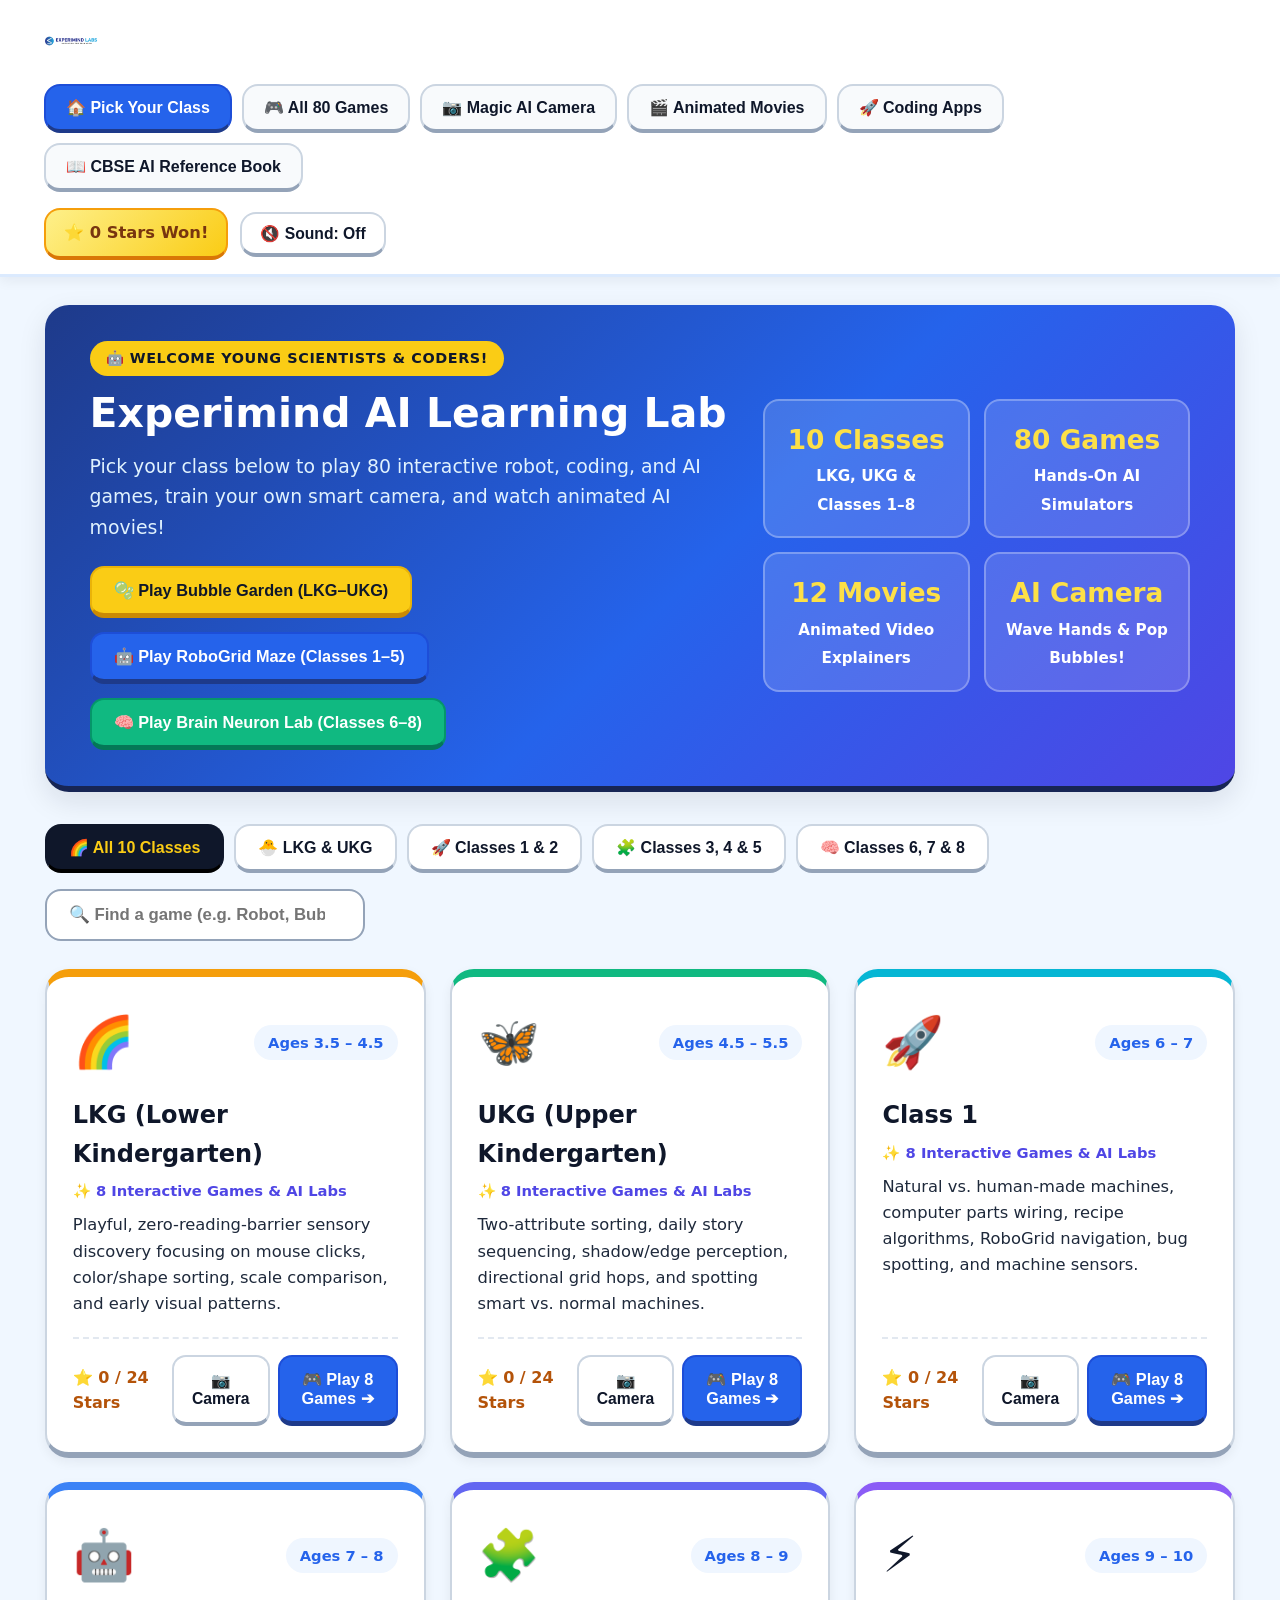
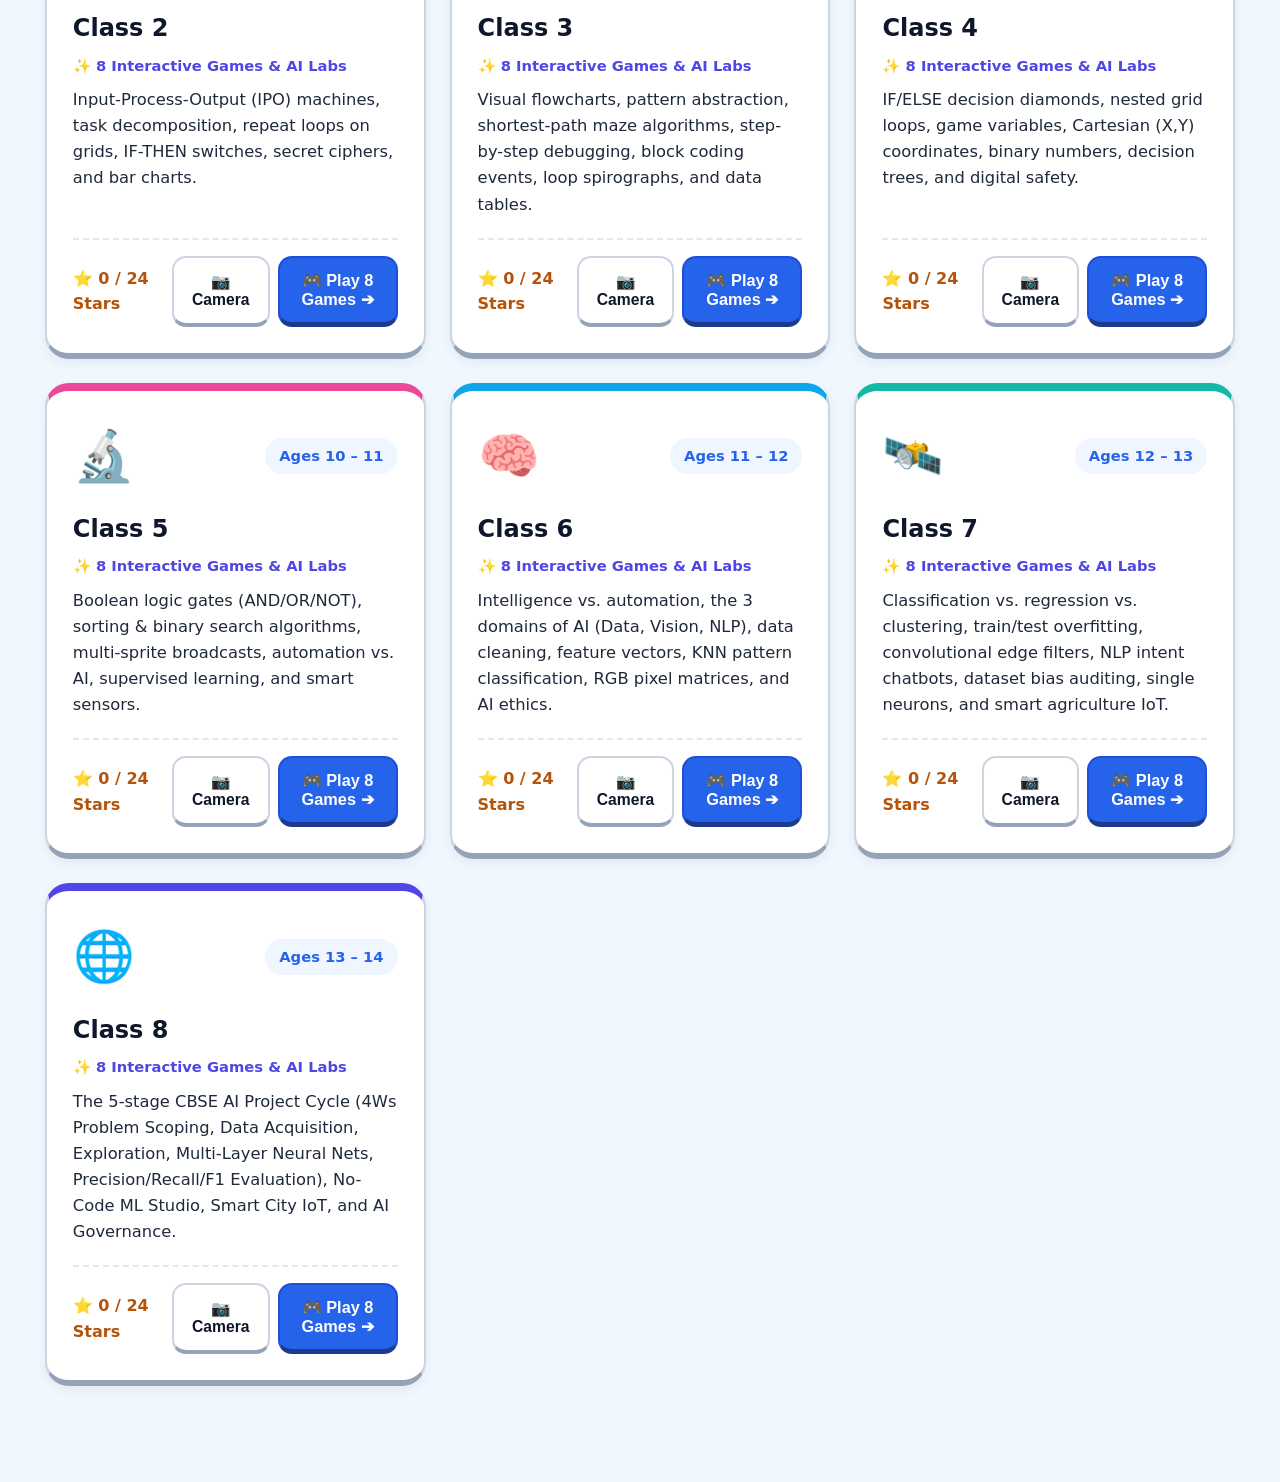
==== commit d33653af: "feat(books): add CBSE Artificial Intelligence Reference Books & Student Handbooks Hub (#books) mappe" ====
--- a/index.html
+++ b/index.html
@@ -23,6 +23,7 @@
         <button type="button" class="exp-NavBtn" data-top-route="vision">📷 Magic AI Camera</button>
         <button type="button" class="exp-NavBtn" data-top-route="videos">🎬 Animated Movies</button>
         <button type="button" class="exp-NavBtn" data-top-route="external">🚀 Coding Apps</button>
+        <button type="button" class="exp-NavBtn" data-top-route="books">📖 CBSE AI Reference Book</button>
       </nav>
 
       <div class="exp-UtilityCluster">
@@ -40,6 +41,7 @@
   <script src="src/data/curriculum80.js"></script>
   <script src="src/data/externalPlatforms.js"></script>
   <script src="src/data/videoHub.js"></script>
+  <script src="src/data/referenceBooks.js"></script>
   <script src="src/audio/soundEngine.js"></script>
   <script src="src/simulators/engines.js"></script>
   <script src="src/vision/visionLab.js"></script>
--- a/src/styles/main.css
+++ b/src/styles/main.css
@@ -1415,3 +1415,186 @@
   border-color: #f59e0b !important;
   transform: translateY(-3px) scale(1.02);
 }
+
+
+/* =========================================================================
+   Advanced AI Vision Lab & Interactive Simulator Styles
+   ========================================================================= */
+
+.vis-XrayBar {
+  display: flex;
+  align-items: center;
+  gap: 8px;
+  flex-wrap: wrap;
+  margin-bottom: 12px;
+  padding: 8px 12px;
+  background: #f1f5f9;
+  border-radius: 12px;
+  border: 2px solid #cbd5e1;
+}
+
+.vis-XrayPill {
+  padding: 8px 14px;
+  border-radius: 10px;
+  border: 2px solid #cbd5e1;
+  background: #ffffff;
+  color: var(--ink-primary);
+  font-size: 0.92rem;
+  font-weight: 800;
+  cursor: pointer;
+  transition: all 0.15s ease;
+}
+
+.vis-XrayPill:hover {
+  border-color: #2563eb;
+  background: #eff6ff;
+}
+
+.vis-XrayPill--active {
+  background: #2563eb;
+  color: #ffffff;
+  border-color: #1d4ed8;
+  box-shadow: 0 4px 10px rgba(37, 99, 235, 0.25);
+}
+
+.vis-ConfidenceMeter {
+  display: flex;
+  align-items: center;
+  gap: 10px;
+  margin-bottom: 8px;
+}
+
+.vis-ConfidenceLabel {
+  min-width: 130px;
+  font-weight: 800;
+  font-size: 0.95rem;
+  color: var(--ink-primary);
+}
+
+.vis-ConfidenceTrack {
+  flex: 1;
+  height: 20px;
+  background: #e2e8f0;
+  border-radius: 10px;
+  overflow: hidden;
+  position: relative;
+  border: 1px solid #cbd5e1;
+}
+
+.vis-ConfidenceFill {
+  height: 100%;
+  border-radius: 8px;
+  transition: width 0.12s ease-out;
+}
+
+.vis-ConfidenceVal {
+  min-width: 50px;
+  font-weight: 900;
+  font-size: 1rem;
+  text-align: right;
+  color: #0f172a;
+}
+
+.vis-SampleDeck {
+  display: flex;
+  gap: 8px;
+  overflow-x: auto;
+  padding: 8px 4px;
+  margin-top: 8px;
+  min-height: 52px;
+  align-items: center;
+}
+
+.vis-SampleChip {
+  padding: 6px 12px;
+  border-radius: 8px;
+  background: #ffffff;
+  border: 2px solid #cbd5e1;
+  font-size: 0.88rem;
+  font-weight: 800;
+  white-space: nowrap;
+  box-shadow: 0 2px 6px rgba(0,0,0,0.06);
+}
+
+.vis-ActuatorStage {
+  background: #f8fafc;
+  border: 2px dashed #94a3b8;
+  border-radius: 14px;
+  padding: 16px;
+  margin-top: 14px;
+  text-align: center;
+}
+
+/* Enhanced AI Vision Lab UI components */
+.vis-ThumbGrid {
+  display: flex;
+  gap: 8px;
+  overflow-x: auto;
+  padding: 6px 2px;
+  min-height: 54px;
+  align-items: center;
+}
+
+.vis-ThumbItem {
+  width: 48px;
+  height: 48px;
+  border-radius: 8px;
+  border: 2px solid #3b82f6;
+  object-fit: cover;
+  box-shadow: 0 3px 8px rgba(0,0,0,0.15);
+  background: #0f172a;
+  flex-shrink: 0;
+}
+
+.vis-LossCanvas {
+  width: 100%;
+  height: 90px;
+  background: #0f172a;
+  border-radius: 10px;
+  border: 2px solid #334155;
+  margin-top: 10px;
+}
+
+.vis-Matrix3x3 {
+  display: grid;
+  grid-template-columns: repeat(3, 1fr);
+  gap: 6px;
+  max-width: 220px;
+  margin: 10px auto;
+}
+
+.vis-MatrixCell {
+  padding: 10px 4px;
+  font-family: 'JetBrains Mono', monospace;
+  font-weight: 900;
+  font-size: 1.05rem;
+  text-align: center;
+  background: #ffffff;
+  border: 2px solid #94a3b8;
+  border-radius: 8px;
+  cursor: pointer;
+  box-shadow: 0 3px 0 #64748b;
+  transition: all 0.1s ease;
+}
+
+.vis-MatrixCell:active {
+  transform: translateY(2px);
+  box-shadow: 0 1px 0 #64748b;
+}
+
+.vis-SliderRow {
+  display: flex;
+  align-items: center;
+  gap: 12px;
+  margin: 10px 0;
+  font-weight: 700;
+  font-size: 0.95rem;
+  color: var(--ink-primary);
+}
+
+.vis-SliderRow input[type="range"] {
+  flex: 1;
+  accent-color: #2563eb;
+  cursor: pointer;
+}
+
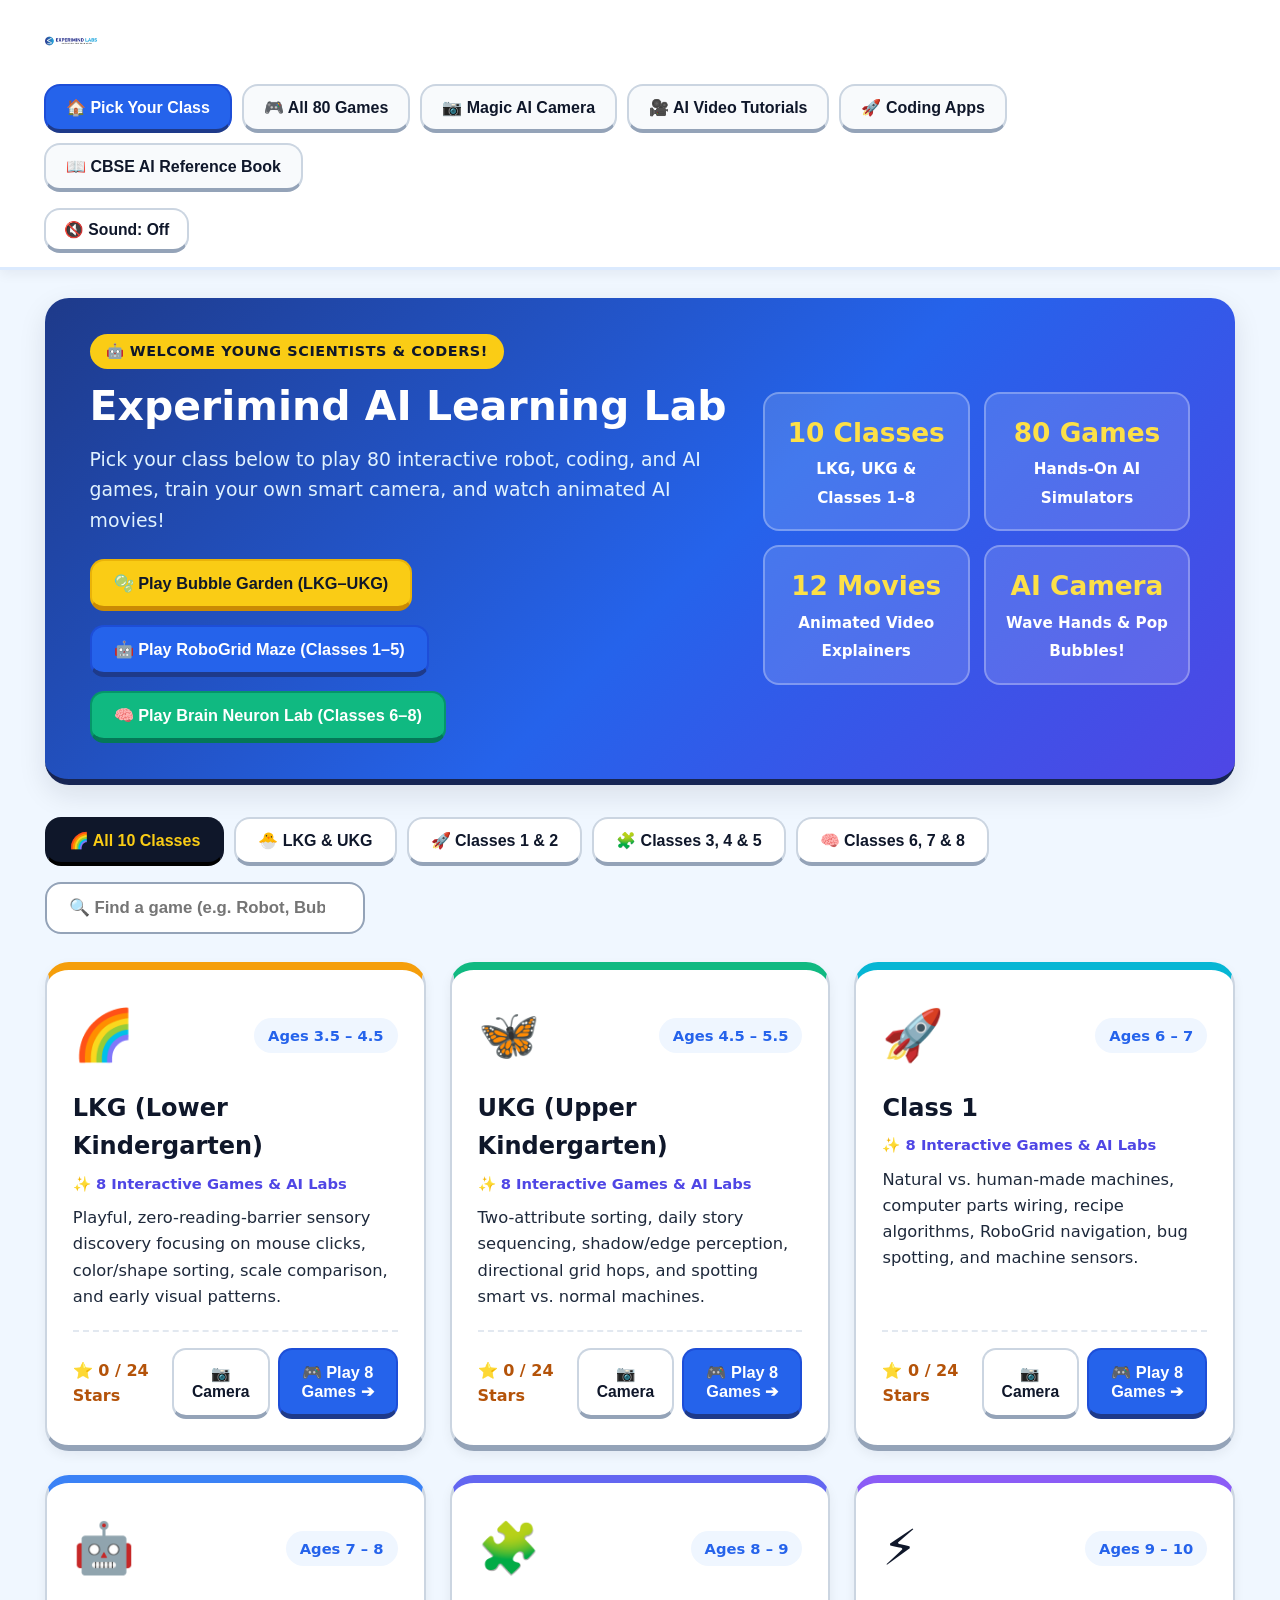
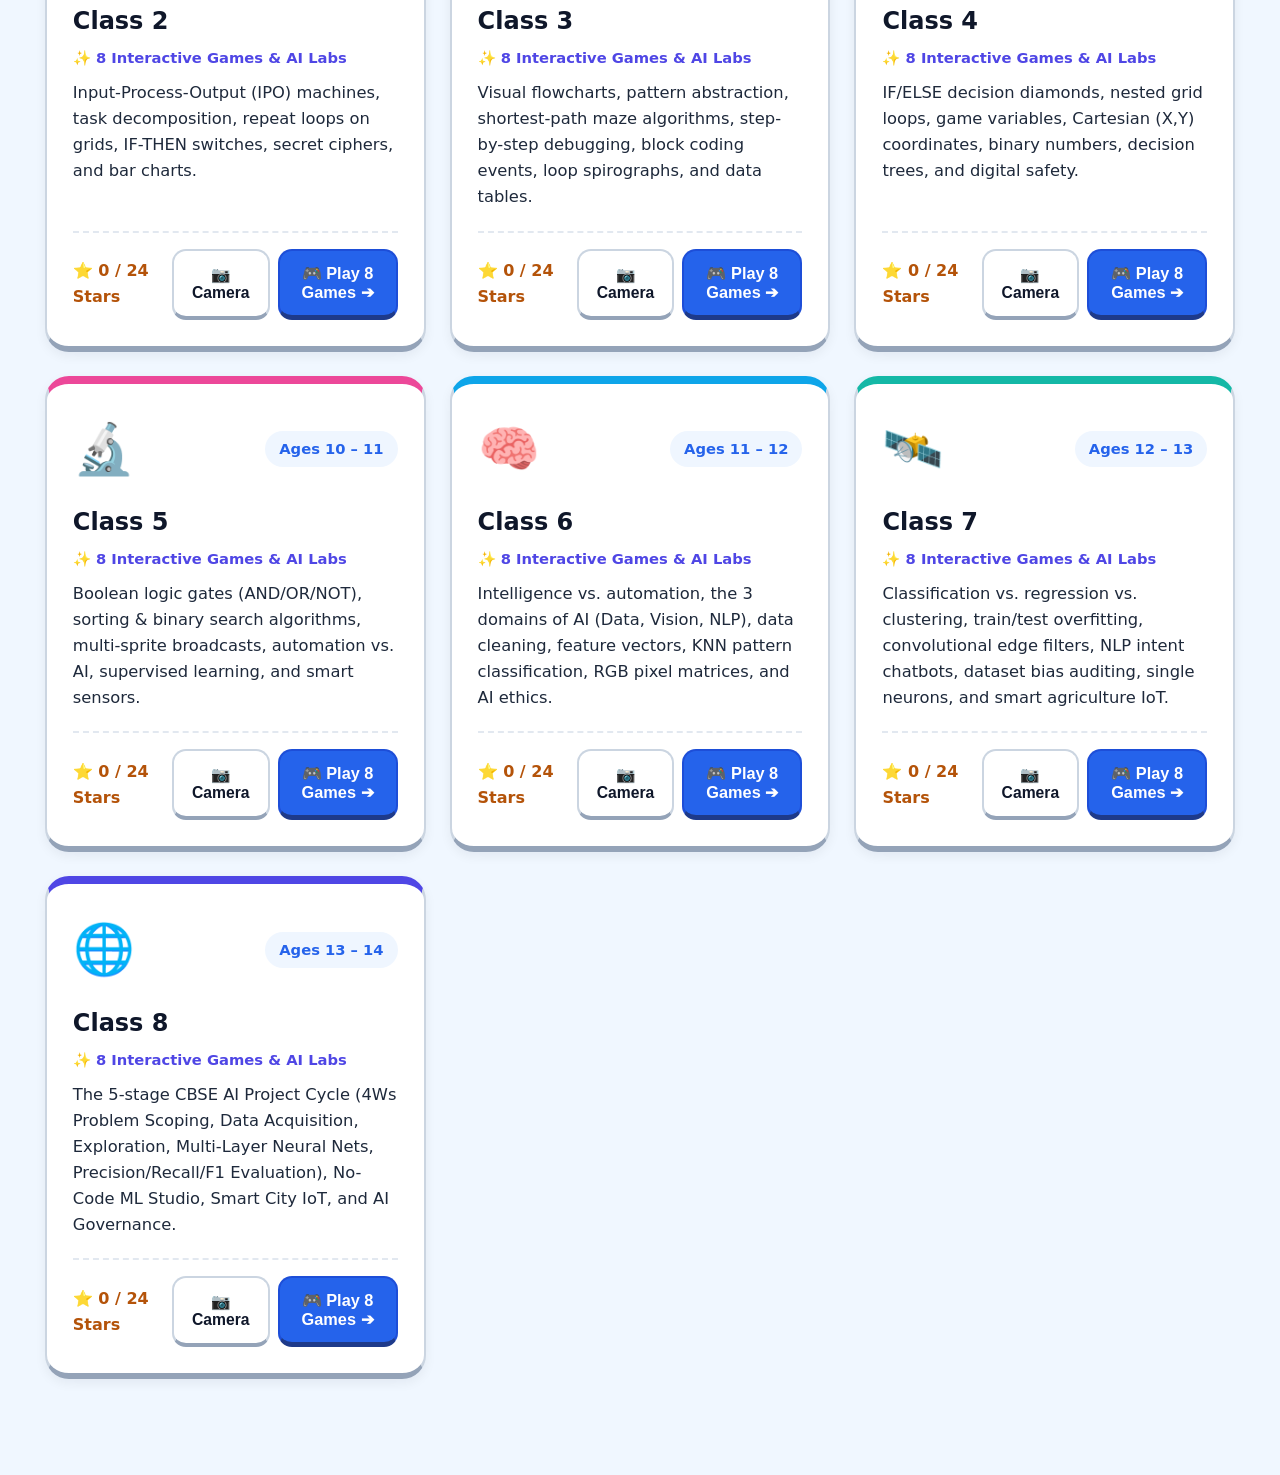
==== commit 59292a38: "feat(refactor): remove star badge from header, add 100% offline CBSE AI Reference Book Reader, and u" ====
--- a/index.html
+++ b/index.html
@@ -21,13 +21,12 @@
         <button type="button" class="exp-NavBtn exp-NavBtn--active" data-top-route="home">🏠 Pick Your Class</button>
         <button type="button" class="exp-NavBtn" data-top-route="simulators">🎮 All 80 Games</button>
         <button type="button" class="exp-NavBtn" data-top-route="vision">📷 Magic AI Camera</button>
-        <button type="button" class="exp-NavBtn" data-top-route="videos">🎬 Animated Movies</button>
+        <button type="button" class="exp-NavBtn" data-top-route="videos">🎥 AI Video Tutorials</button>
         <button type="button" class="exp-NavBtn" data-top-route="external">🚀 Coding Apps</button>
         <button type="button" class="exp-NavBtn" data-top-route="books">📖 CBSE AI Reference Book</button>
       </nav>
 
       <div class="exp-UtilityCluster">
-        <span class="exp-StarBadge" id="header-star-badge">⭐ 0 Stars Won!</span>
         <button type="button" class="exp-TogglePill" id="header-sound-btn">🔇 Sound: Off</button>
       </div>
     </div>
--- a/src/styles/main.css
+++ b/src/styles/main.css
@@ -1598,3 +1598,110 @@
   cursor: pointer;
 }
 
+/* 100% Offline CBSE AI Reference Book Reader Styles */
+.exp-BookChapterBox {
+  background: #ffffff;
+  border: 2px solid #cbd5e1;
+  border-radius: 12px;
+  padding: 16px;
+  margin: 12px 0;
+  line-height: 1.65;
+  color: #1e293b;
+  font-size: 1.02rem;
+}
+
+.exp-BookChapterBox p {
+  margin-bottom: 12px;
+}
+
+.exp-BookChapterBox p:last-child {
+  margin-bottom: 0;
+}
+
+.exp-ReviewQBox {
+  background: #f8fafc;
+  border-left: 4px solid #2563eb;
+  border-radius: 8px;
+  padding: 12px 14px;
+  margin: 10px 0;
+}
+
+.exp-ReviewQBox summary {
+  font-weight: 800;
+  cursor: pointer;
+  color: #1e3a8a;
+  outline: none;
+}
+
+.exp-ReviewQBox p {
+  margin-top: 8px;
+  font-weight: 600;
+  color: #059669;
+}
+
+/* AI Tutorial Videos & Digital Learning Resources Styles */
+.exp-CheckpointCard {
+  background: #f0fdf4;
+  border: 2px solid #86efac;
+  border-radius: 12px;
+  padding: 14px;
+  margin: 12px 0;
+}
+
+.exp-CheckpointCard--answered {
+  background: #dcfce7;
+  border-color: #22c55e;
+}
+
+.exp-CheckpointTitle {
+  font-weight: 900;
+  font-size: 0.95rem;
+  color: #166534;
+  margin-bottom: 8px;
+  display: flex;
+  align-items: center;
+  gap: 6px;
+}
+
+.exp-CheckpointOption {
+  display: block;
+  width: 100%;
+  text-align: left;
+  padding: 8px 12px;
+  margin: 6px 0;
+  background: #ffffff;
+  border: 2px solid #bbf7d0;
+  border-radius: 8px;
+  font-weight: 700;
+  font-size: 0.92rem;
+  cursor: pointer;
+  transition: all 0.15s ease;
+}
+
+.exp-CheckpointOption:hover {
+  border-color: #22c55e;
+  background: #f0fdf4;
+}
+
+.exp-CheckpointOption--correct {
+  background: #15803d !important;
+  color: #ffffff !important;
+  border-color: #166534 !important;
+}
+
+.exp-CheckpointOption--wrong {
+  background: #fee2e2 !important;
+  color: #991b1b !important;
+  border-color: #fca5a5 !important;
+}
+
+.exp-WorksheetBox {
+  background: #ffffff;
+  border: 2px dashed #64748b;
+  border-radius: 12px;
+  padding: 16px;
+  margin-top: 14px;
+  color: #0f172a;
+}
+
+
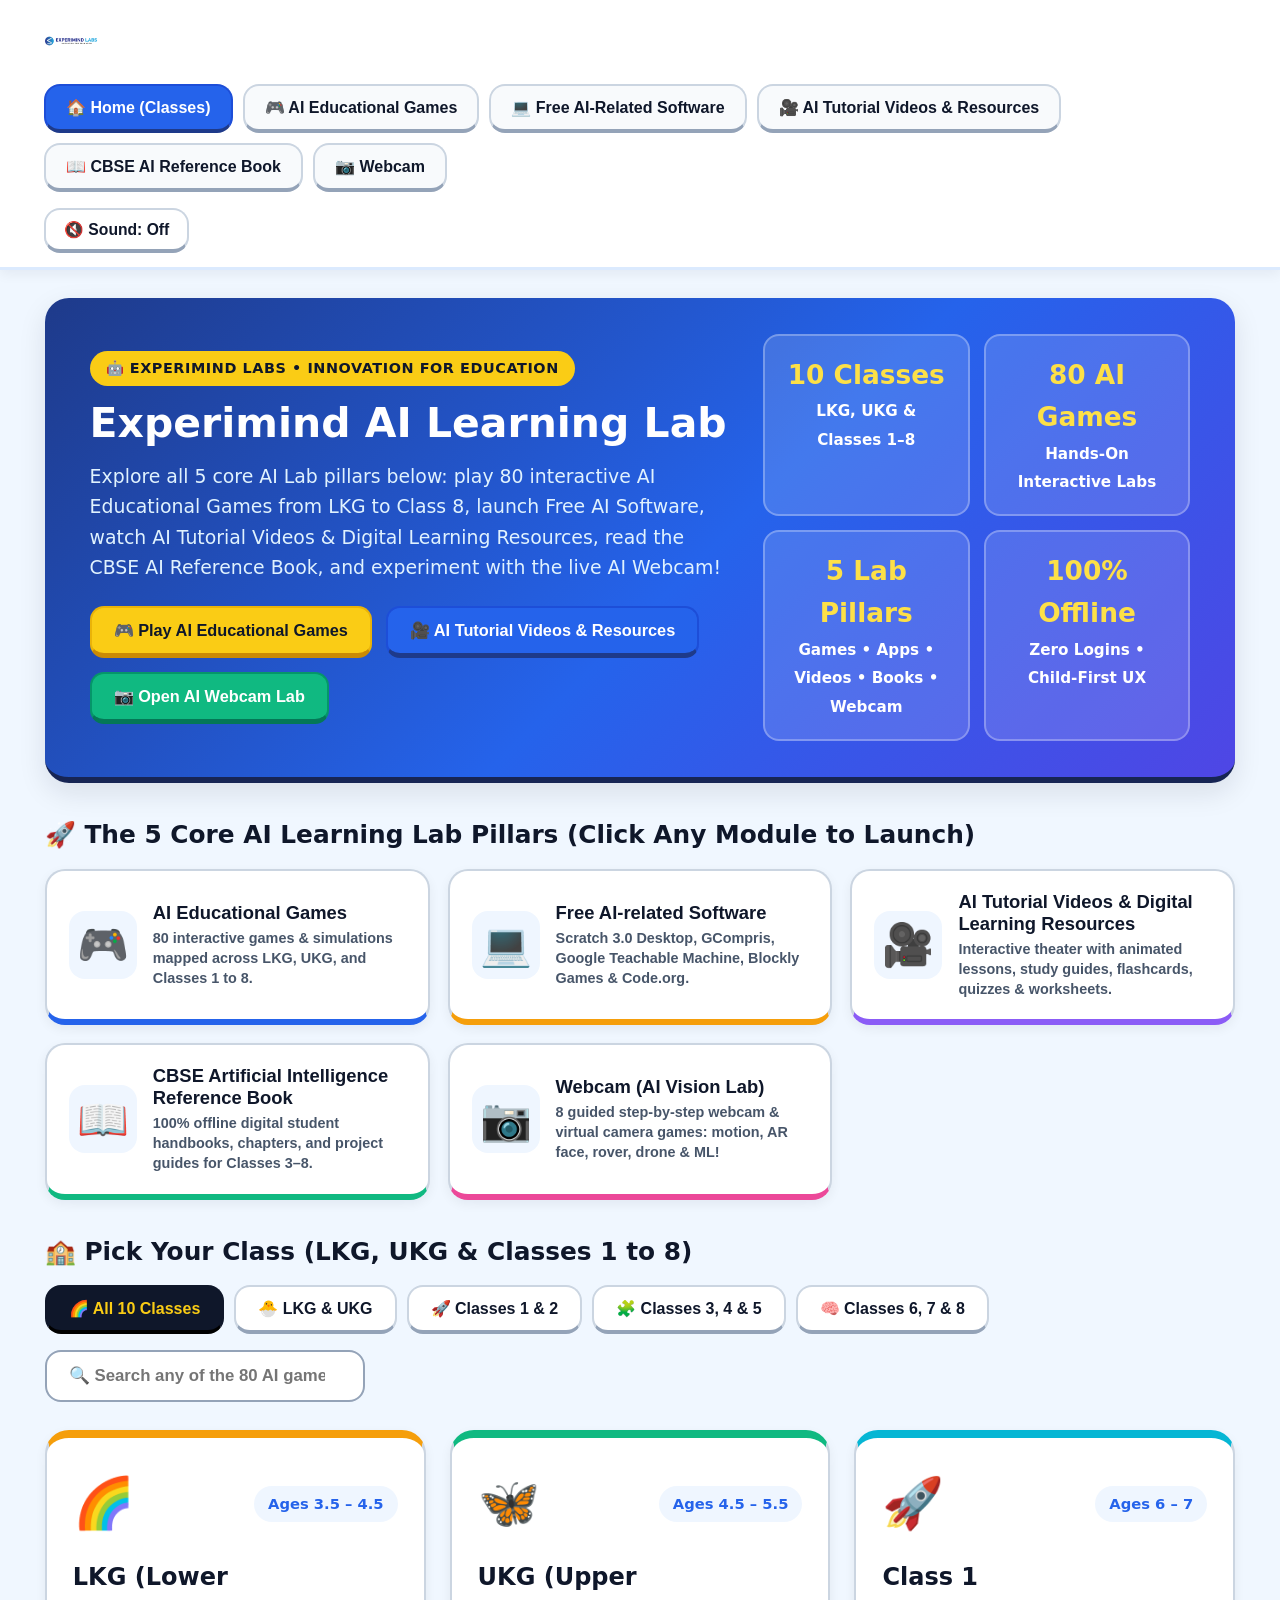
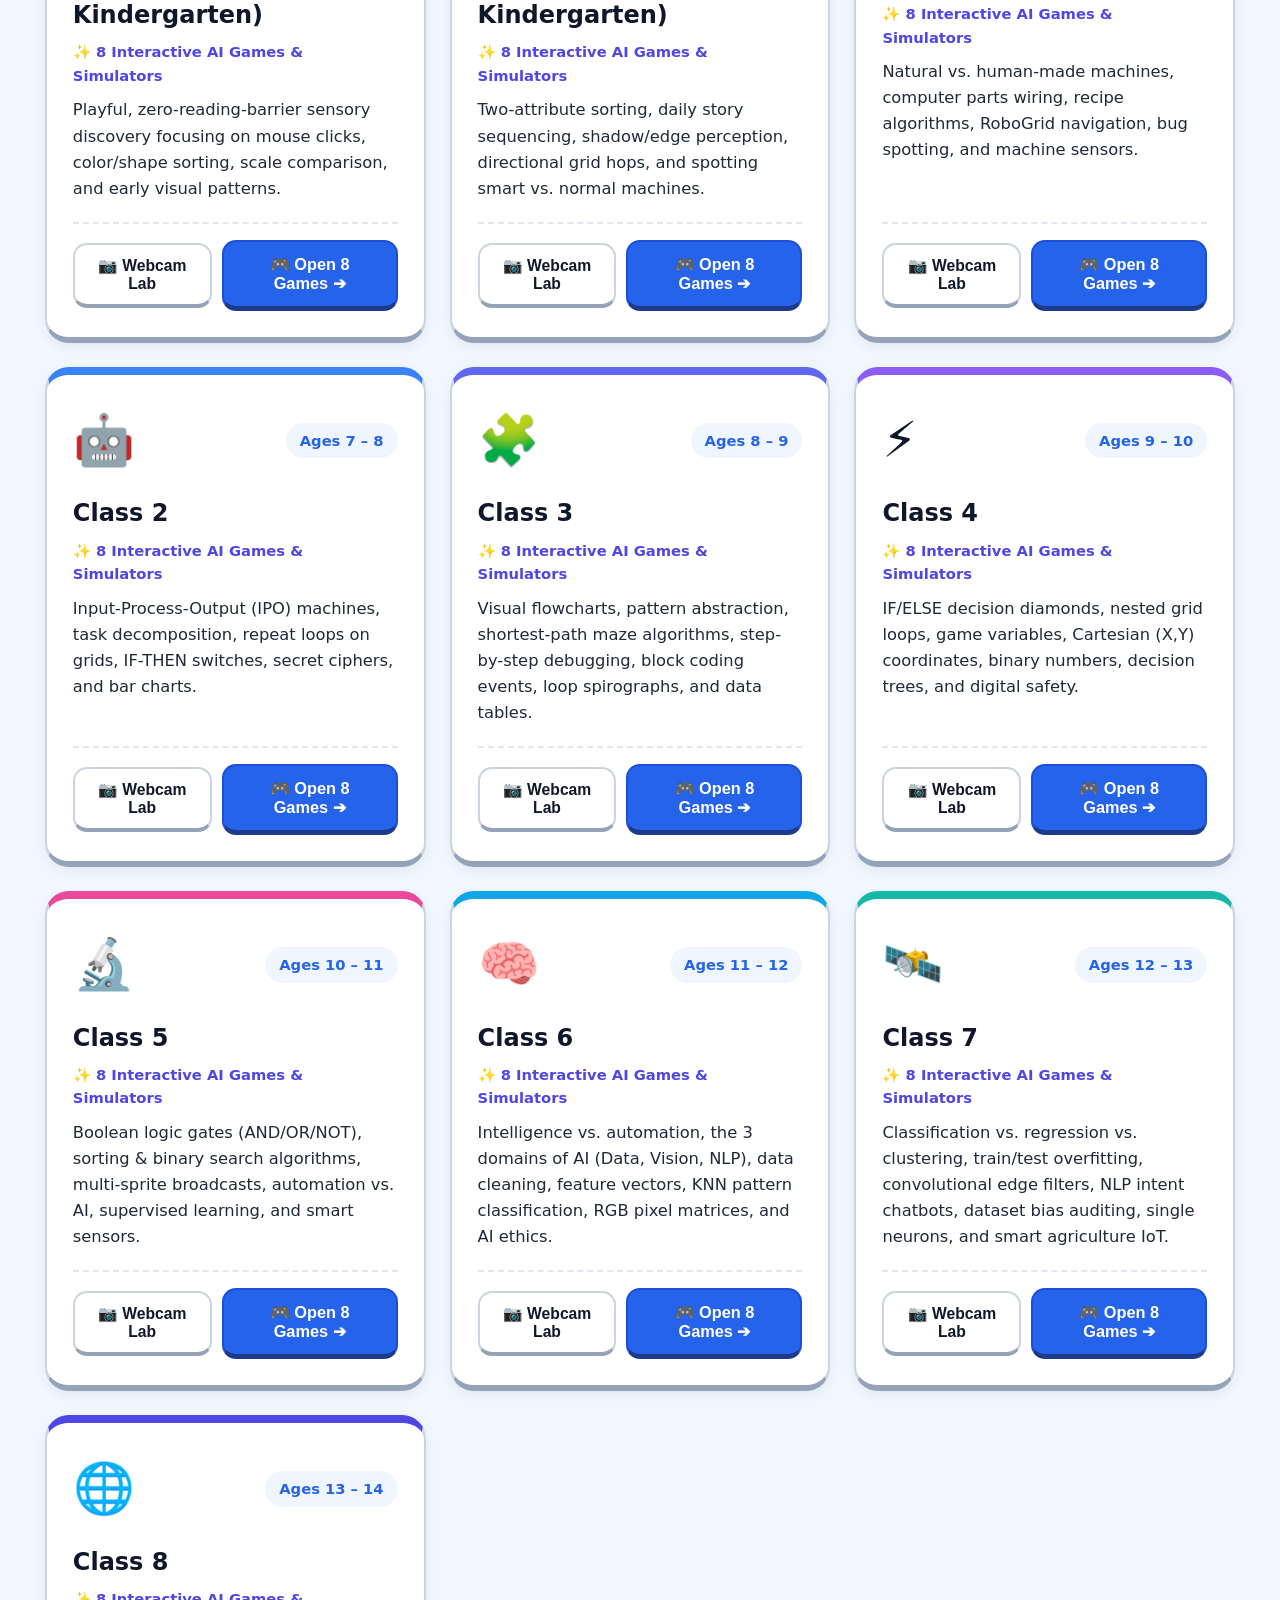
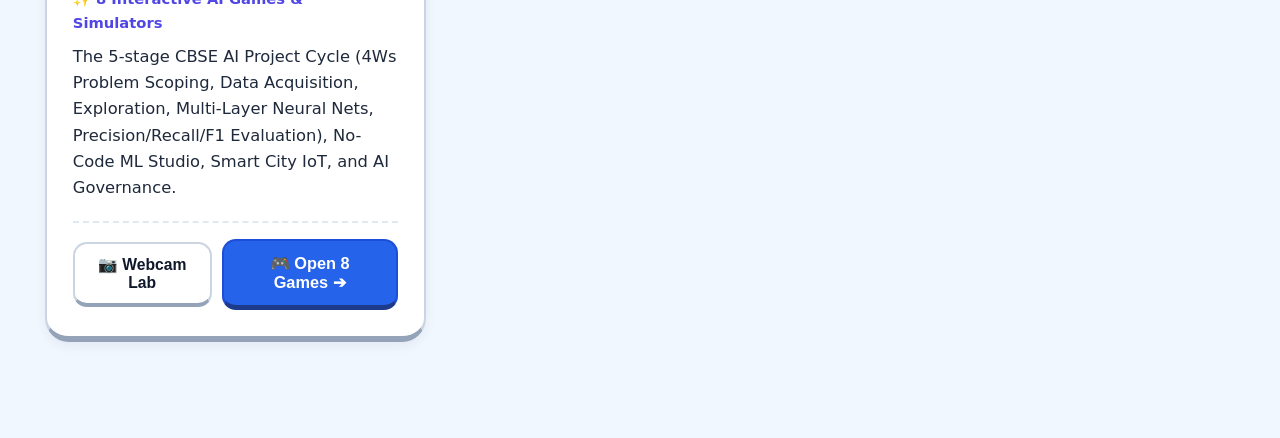
==== commit bdd42e8c: "feat(update): apply Experimind AI Learning Lab v5.0 update package with 5-pillar home hub, master-de" ====
--- a/index.html
+++ b/index.html
@@ -4,8 +4,6 @@
   <meta charset="UTF-8">
   <meta name="viewport" content="width=device-width, initial-scale=1.0">
   <title>Experimind AI Learning Lab — Innovation for Education (LKG to Class 8)</title>
-  <link rel="icon" type="image/png" href="[data-uri]">
-  <link rel="shortcut icon" href="favicon.ico" type="image/x-icon">
   <link rel="icon" type="image/png" href="[data-uri]">
   <link rel="shortcut icon" href="favicon.ico" type="image/x-icon">
   <link rel="stylesheet" href="src/styles/main.css">
@@ -18,12 +16,12 @@
       </button>
 
       <nav class="exp-NavMenu" aria-label="Student Navigation">
-        <button type="button" class="exp-NavBtn exp-NavBtn--active" data-top-route="home">🏠 Pick Your Class</button>
-        <button type="button" class="exp-NavBtn" data-top-route="simulators">🎮 All 80 Games</button>
-        <button type="button" class="exp-NavBtn" data-top-route="vision">📷 Magic AI Camera</button>
-        <button type="button" class="exp-NavBtn" data-top-route="videos">🎥 AI Video Tutorials</button>
-        <button type="button" class="exp-NavBtn" data-top-route="external">🚀 Coding Apps</button>
+        <button type="button" class="exp-NavBtn exp-NavBtn--active" data-top-route="home">🏠 Home (Classes)</button>
+        <button type="button" class="exp-NavBtn" data-top-route="simulators">🎮 AI Educational Games</button>
+        <button type="button" class="exp-NavBtn" data-top-route="external">💻 Free AI-Related Software</button>
+        <button type="button" class="exp-NavBtn" data-top-route="videos">🎥 AI Tutorial Videos &amp; Resources</button>
         <button type="button" class="exp-NavBtn" data-top-route="books">📖 CBSE AI Reference Book</button>
+        <button type="button" class="exp-NavBtn" data-top-route="vision">📷 Webcam</button>
       </nav>
 
       <div class="exp-UtilityCluster">
--- a/src/styles/main.css
+++ b/src/styles/main.css
@@ -1705,3 +1705,136 @@
 }
 
 
+
+
+/* =========================================================================
+   5-PILLAR HOME HUB & MASTER-DETAIL VIDEO ACADEMY LAYOUT (v5.0 100/100)
+   ========================================================================= */
+.exp-FivePillarsGrid {
+  display: grid;
+  grid-template-columns: repeat(auto-fit, minmax(290px, 1fr));
+  gap: 18px;
+  margin-bottom: 32px;
+}
+
+.exp-PillarCard {
+  background: #ffffff;
+  border: 2px solid #cbd5e1;
+  border-bottom: 6px solid #2563eb;
+  border-radius: 20px;
+  padding: 20px 22px;
+  display: flex;
+  align-items: center;
+  gap: 16px;
+  cursor: pointer;
+  text-align: left;
+  transition: transform 0.15s ease, box-shadow 0.15s ease;
+  box-shadow: var(--shadow-sm);
+}
+
+.exp-PillarCard:hover {
+  transform: translateY(-4px);
+  box-shadow: var(--shadow-md);
+  background: #f8fafc;
+}
+
+.exp-PillarIcon {
+  font-size: 2.6rem;
+  background: #eff6ff;
+  width: 68px;
+  height: 68px;
+  border-radius: 16px;
+  display: flex;
+  align-items: center;
+  justify-content: center;
+  flex-shrink: 0;
+}
+
+.exp-VideoAcademySplit {
+  display: grid;
+  grid-template-columns: 360px 1fr;
+  gap: 24px;
+  align-items: start;
+}
+
+@media (max-width: 1080px) {
+  .exp-VideoAcademySplit {
+    grid-template-columns: 1fr;
+  }
+}
+
+.exp-PlaylistSidebar {
+  background: #ffffff;
+  border: 2px solid #cbd5e1;
+  border-bottom: 6px solid #94a3b8;
+  border-radius: 22px;
+  padding: 18px;
+  max-height: 820px;
+  overflow-y: auto;
+}
+
+.exp-PlaylistItem {
+  width: 100%;
+  display: flex;
+  align-items: center;
+  gap: 12px;
+  padding: 12px 14px;
+  border-radius: 14px;
+  border: 2px solid transparent;
+  background: #f8fafc;
+  margin-bottom: 8px;
+  cursor: pointer;
+  text-align: left;
+  transition: all 0.15s ease;
+}
+
+.exp-PlaylistItem:hover {
+  background: #eff6ff;
+  border-color: #93c5fd;
+}
+
+.exp-PlaylistItem--active {
+  background: #eff6ff;
+  border-color: #2563eb;
+  box-shadow: 0 4px 12px rgba(37, 99, 235, 0.12);
+}
+
+.exp-AcademyStage {
+  background: #ffffff;
+  border: 2px solid #cbd5e1;
+  border-bottom: 6px solid #2563eb;
+  border-radius: 24px;
+  padding: 26px;
+  box-shadow: var(--shadow-md);
+}
+
+.exp-FlashcardGrid {
+  display: grid;
+  grid-template-columns: repeat(auto-fit, minmax(240px, 1fr));
+  gap: 16px;
+  margin-top: 14px;
+}
+
+.exp-Flashcard {
+  background: linear-gradient(135deg, #eff6ff, #dbeafe);
+  border: 2px solid #60a5fa;
+  border-bottom: 5px solid #2563eb;
+  border-radius: 16px;
+  padding: 20px;
+  min-height: 155px;
+  cursor: pointer;
+  display: flex;
+  flex-direction: column;
+  justify-content: space-between;
+  transition: transform 0.15s ease;
+}
+
+.exp-Flashcard:hover {
+  transform: translateY(-3px);
+}
+
+.exp-Flashcard--flipped {
+  background: linear-gradient(135deg, #ecfdf5, #d1fae5);
+  border-color: #34d399;
+  border-bottom-color: #059669;
+}
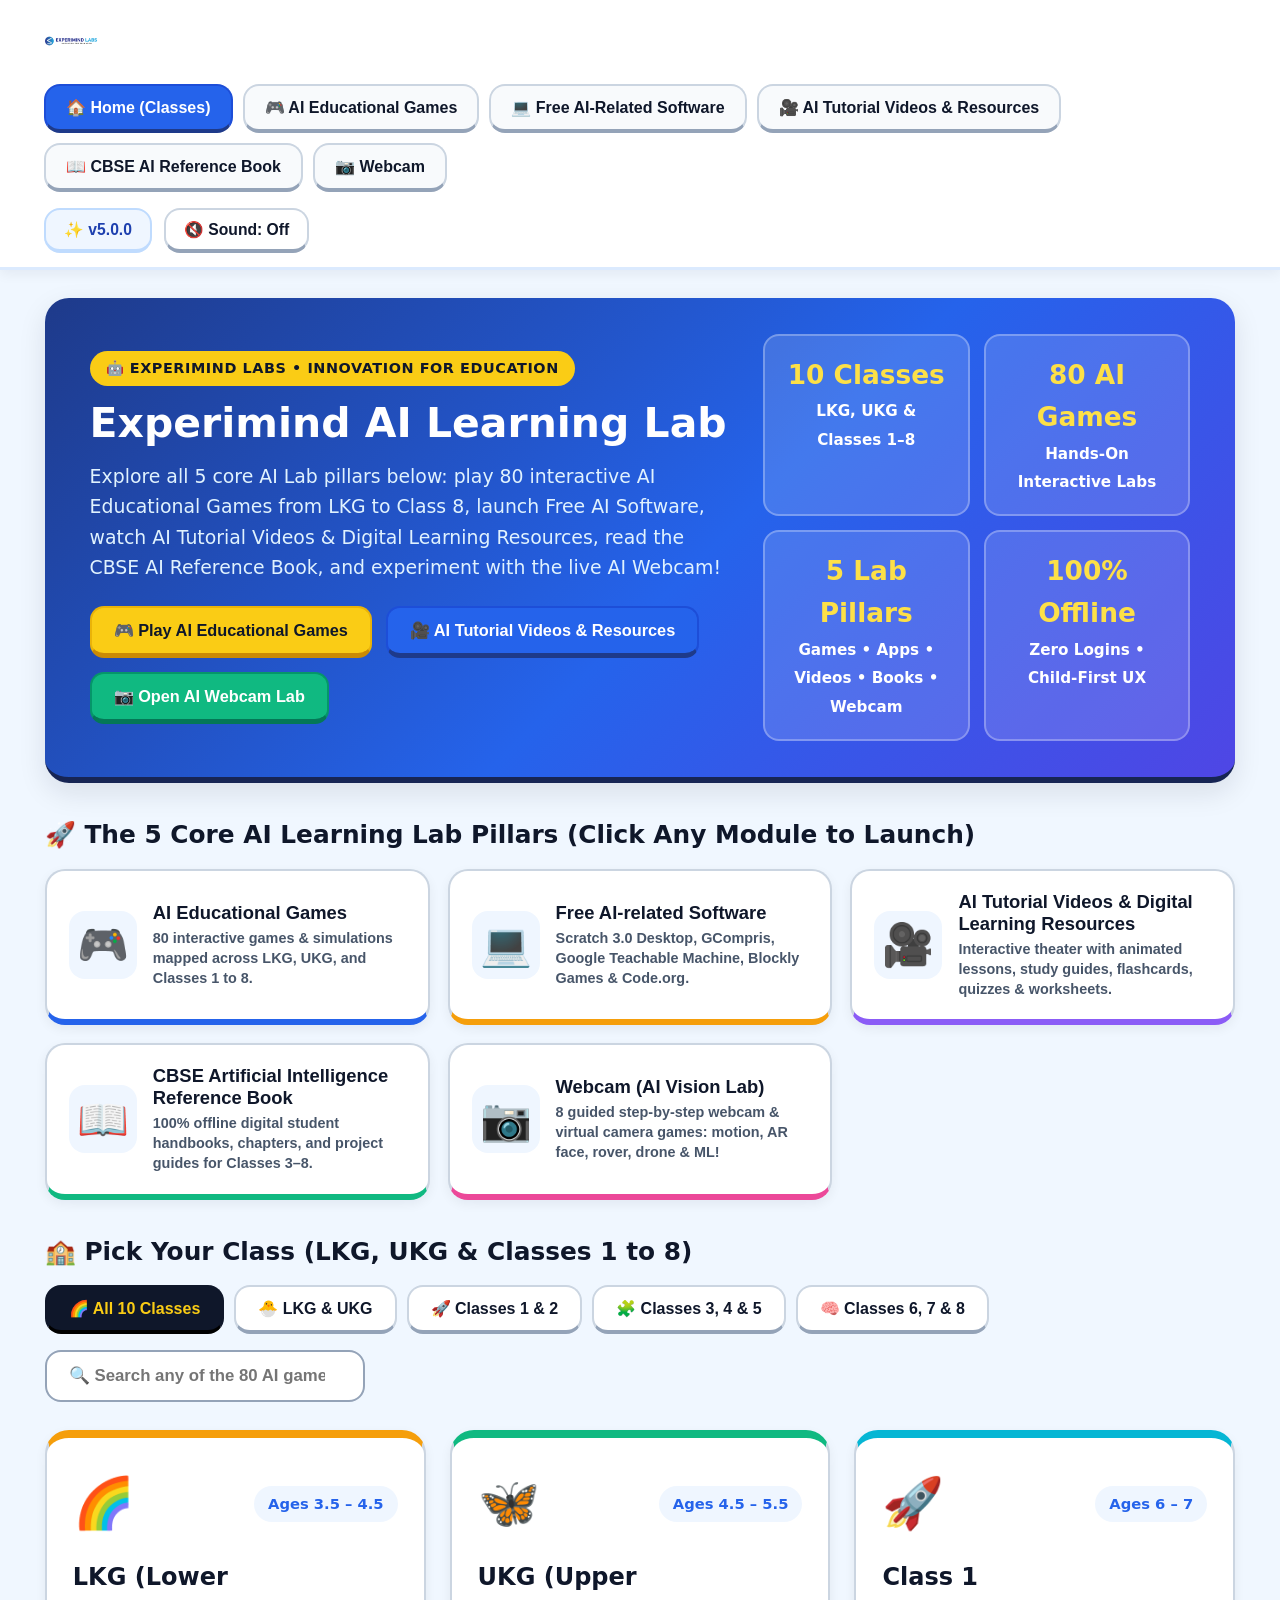
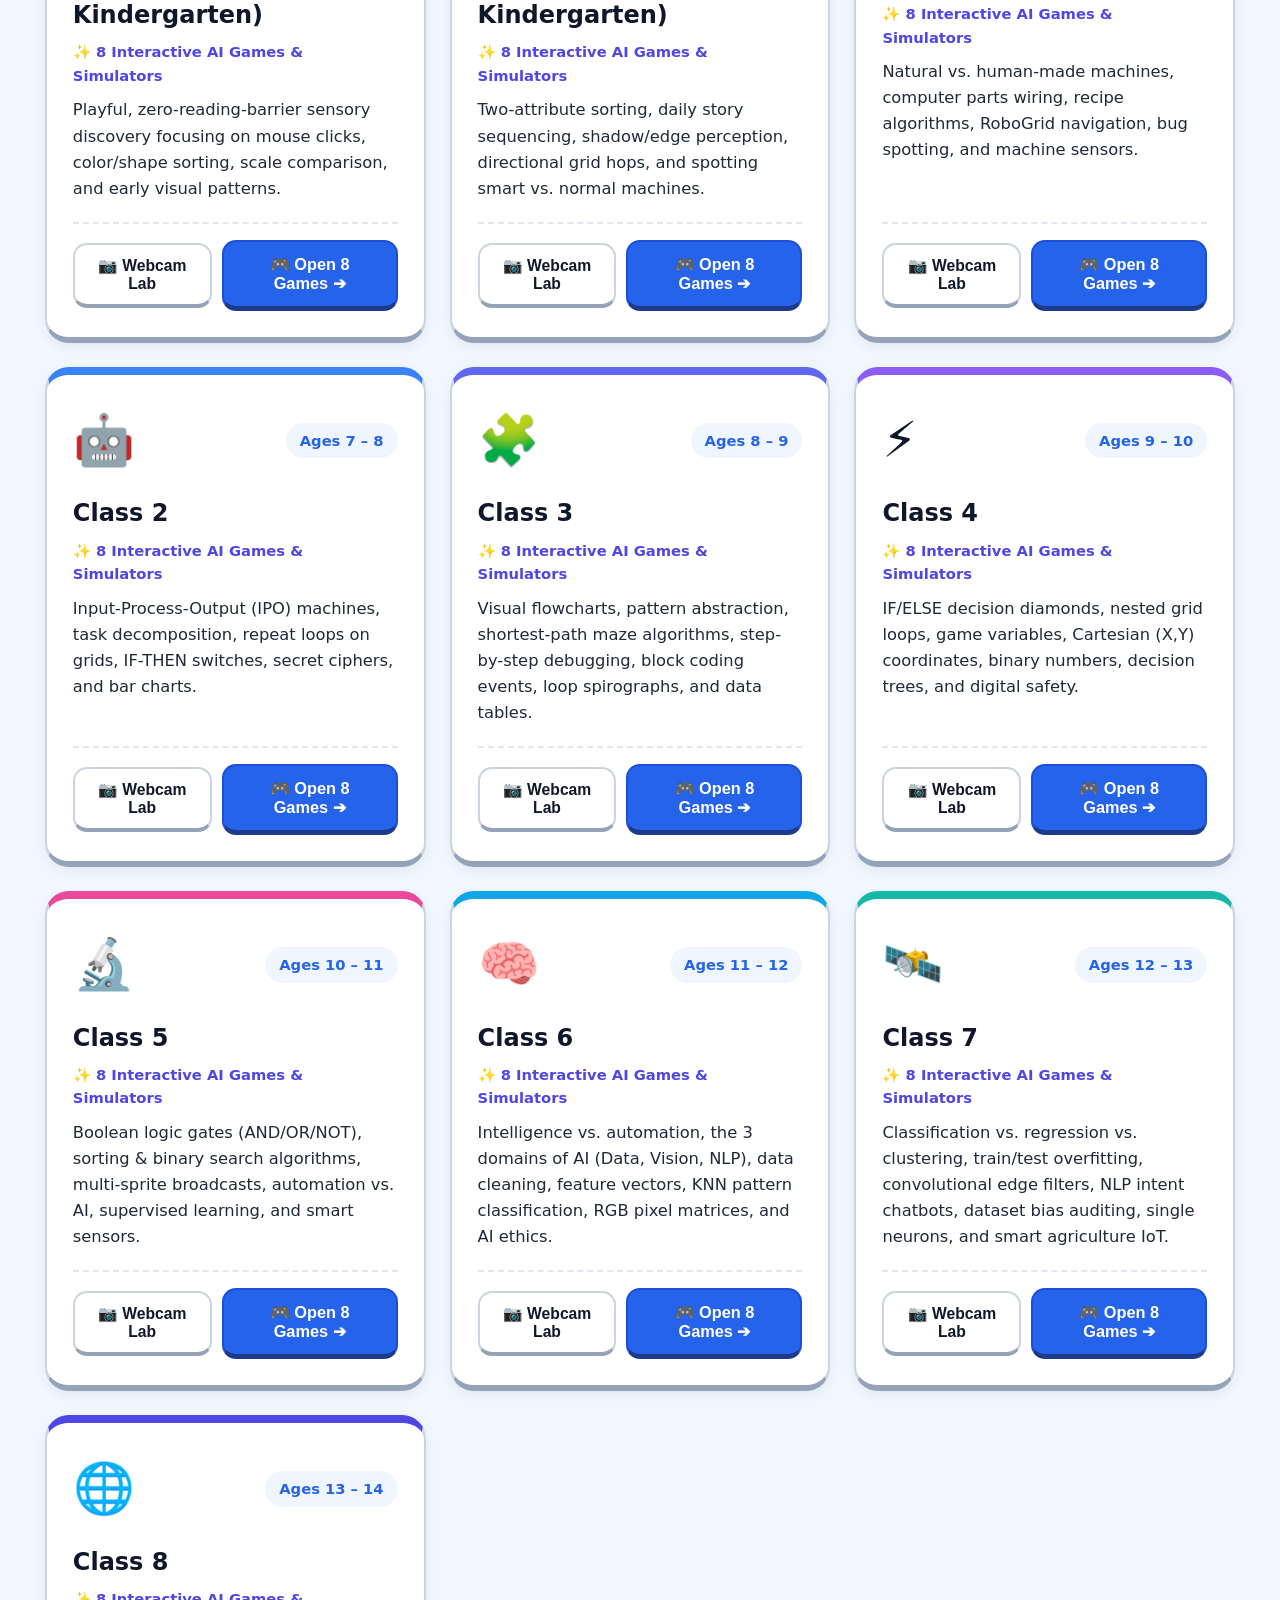
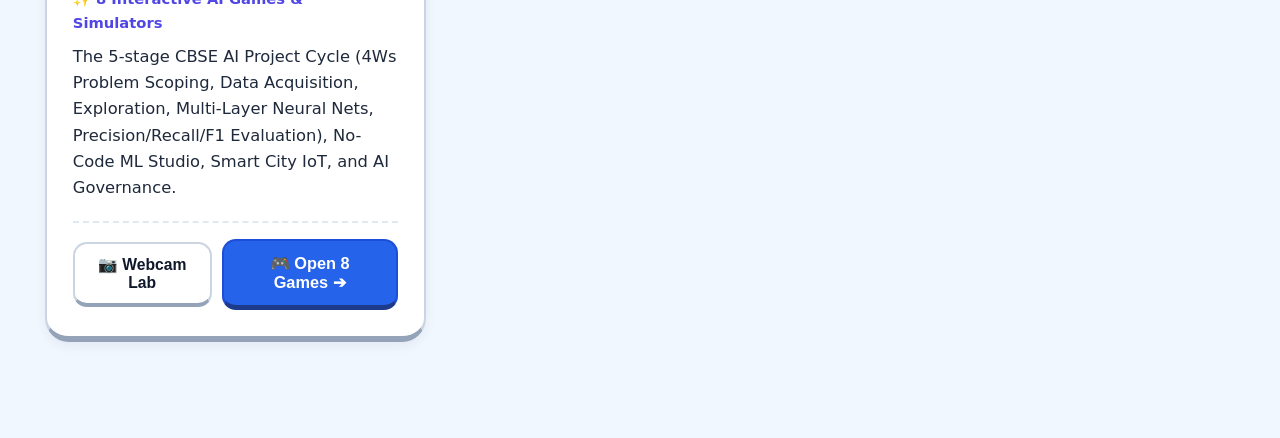
==== commit c86df6d4: "feat(security & updater): add dual-mode zero-admin updater, CSP security hardening, SHA-256 integrit" ====
--- a/index.html
+++ b/index.html
@@ -3,6 +3,9 @@
 <head>
   <meta charset="UTF-8">
   <meta name="viewport" content="width=device-width, initial-scale=1.0">
+  <meta http-equiv="Content-Security-Policy" content="default-src 'self' 'unsafe-inline' data: blob:; media-src 'self' blob: mediastream:; frame-src 'self' https://www.youtube-nocookie.com https://www.youtube.com; connect-src 'self' https://raw.githubusercontent.com data: blob:; img-src 'self' data: blob:;">
+  <meta name="application-name" content="Experimind AI Learning Lab">
+  <meta name="theme-color" content="#2563eb">
   <title>Experimind AI Learning Lab — Innovation for Education (LKG to Class 8)</title>
   <link rel="icon" type="image/png" href="[data-uri]">
   <link rel="shortcut icon" href="favicon.ico" type="image/x-icon">
@@ -25,6 +28,7 @@
       </nav>
 
       <div class="exp-UtilityCluster">
+        <button type="button" class="exp-TogglePill" id="header-update-btn" title="View Version, Security Status &amp; Check for Updates" style="background:#eff6ff;color:#1e40af;border-color:#bfdbfe;">✨ v5.0.0</button>
         <button type="button" class="exp-TogglePill" id="header-sound-btn">🔇 Sound: Off</button>
       </div>
     </div>
--- a/src/styles/main.css
+++ b/src/styles/main.css
@@ -1838,3 +1838,86 @@
   border-color: #34d399;
   border-bottom-color: #059669;
 }
+
+/* =========================================================================
+   SYSTEM STATUS & SECURE UPDATER MODAL (v5.0)
+   ========================================================================= */
+.exp-ModalOverlay {
+  position: fixed;
+  inset: 0;
+  background: rgba(15, 23, 42, 0.65);
+  backdrop-filter: blur(4px);
+  display: flex;
+  align-items: center;
+  justify-content: center;
+  z-index: 9999;
+  padding: 20px;
+}
+
+.exp-ModalCard {
+  background: #ffffff;
+  border: 2px solid #cbd5e1;
+  border-bottom: 6px solid #2563eb;
+  border-radius: 24px;
+  width: 100%;
+  max-width: 580px;
+  padding: 28px;
+  box-shadow: 0 25px 50px -12px rgba(0, 0, 0, 0.25);
+  animation: expModalFadeIn 0.2s ease-out;
+  position: relative;
+}
+
+@keyframes expModalFadeIn {
+  from { opacity: 0; transform: scale(0.96); }
+  to { opacity: 1; transform: scale(1); }
+}
+
+.exp-ModalHeader {
+  display: flex;
+  align-items: center;
+  justify-content: space-between;
+  margin-bottom: 18px;
+  border-bottom: 2px solid #f1f5f9;
+  padding-bottom: 12px;
+}
+
+.exp-ModalCloseBtn {
+  background: #f1f5f9;
+  border: 2px solid #cbd5e1;
+  border-radius: 50%;
+  width: 38px;
+  height: 38px;
+  font-size: 1.1rem;
+  font-weight: 900;
+  cursor: pointer;
+  display: flex;
+  align-items: center;
+  justify-content: center;
+  color: #475569;
+  transition: all 0.15s ease;
+}
+
+.exp-ModalCloseBtn:hover {
+  background: #fee2e2;
+  color: #ef4444;
+  border-color: #fca5a5;
+}
+
+.exp-StatusRow {
+  display: flex;
+  justify-content: space-between;
+  padding: 8px 0;
+  border-bottom: 1px dashed #e2e8f0;
+  font-size: 0.95rem;
+}
+
+.exp-StatusLabel {
+  color: #64748b;
+  font-weight: 600;
+}
+
+.exp-StatusValue {
+  color: #0f172a;
+  font-weight: 800;
+}
+
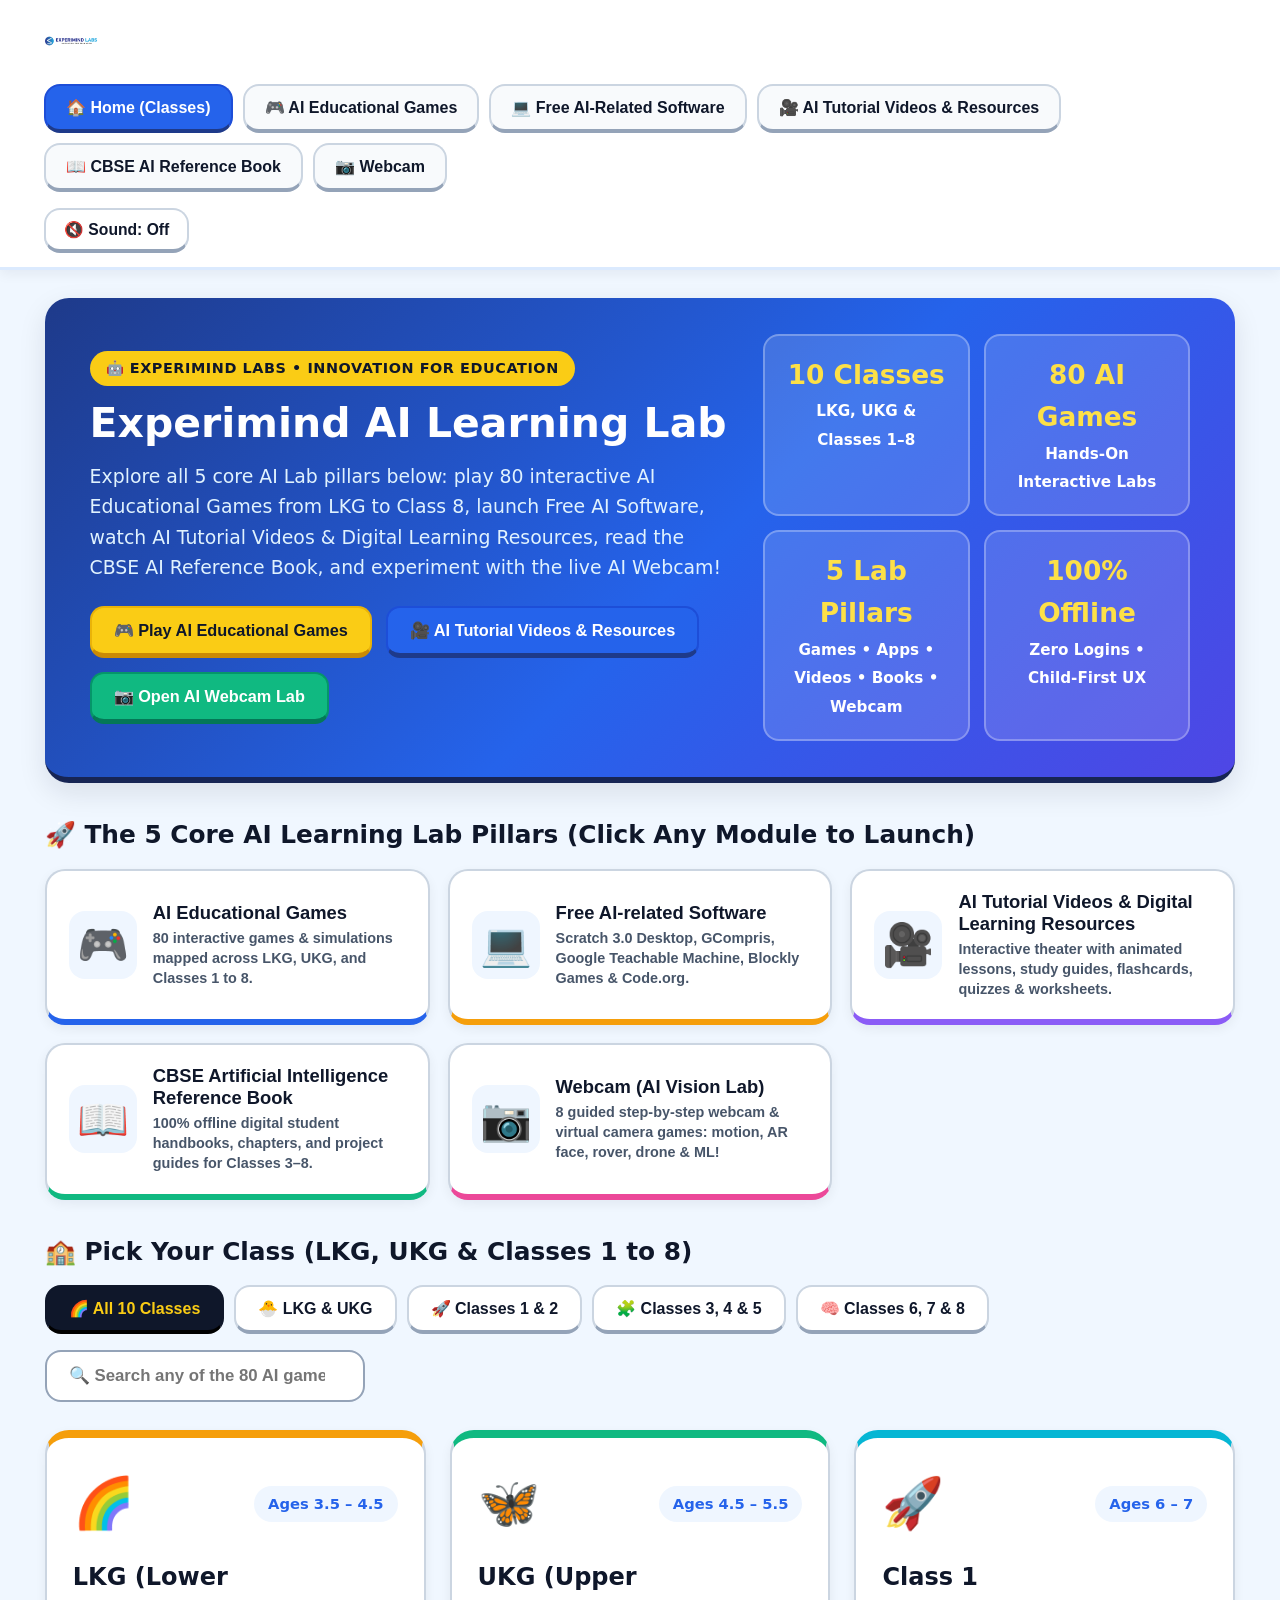
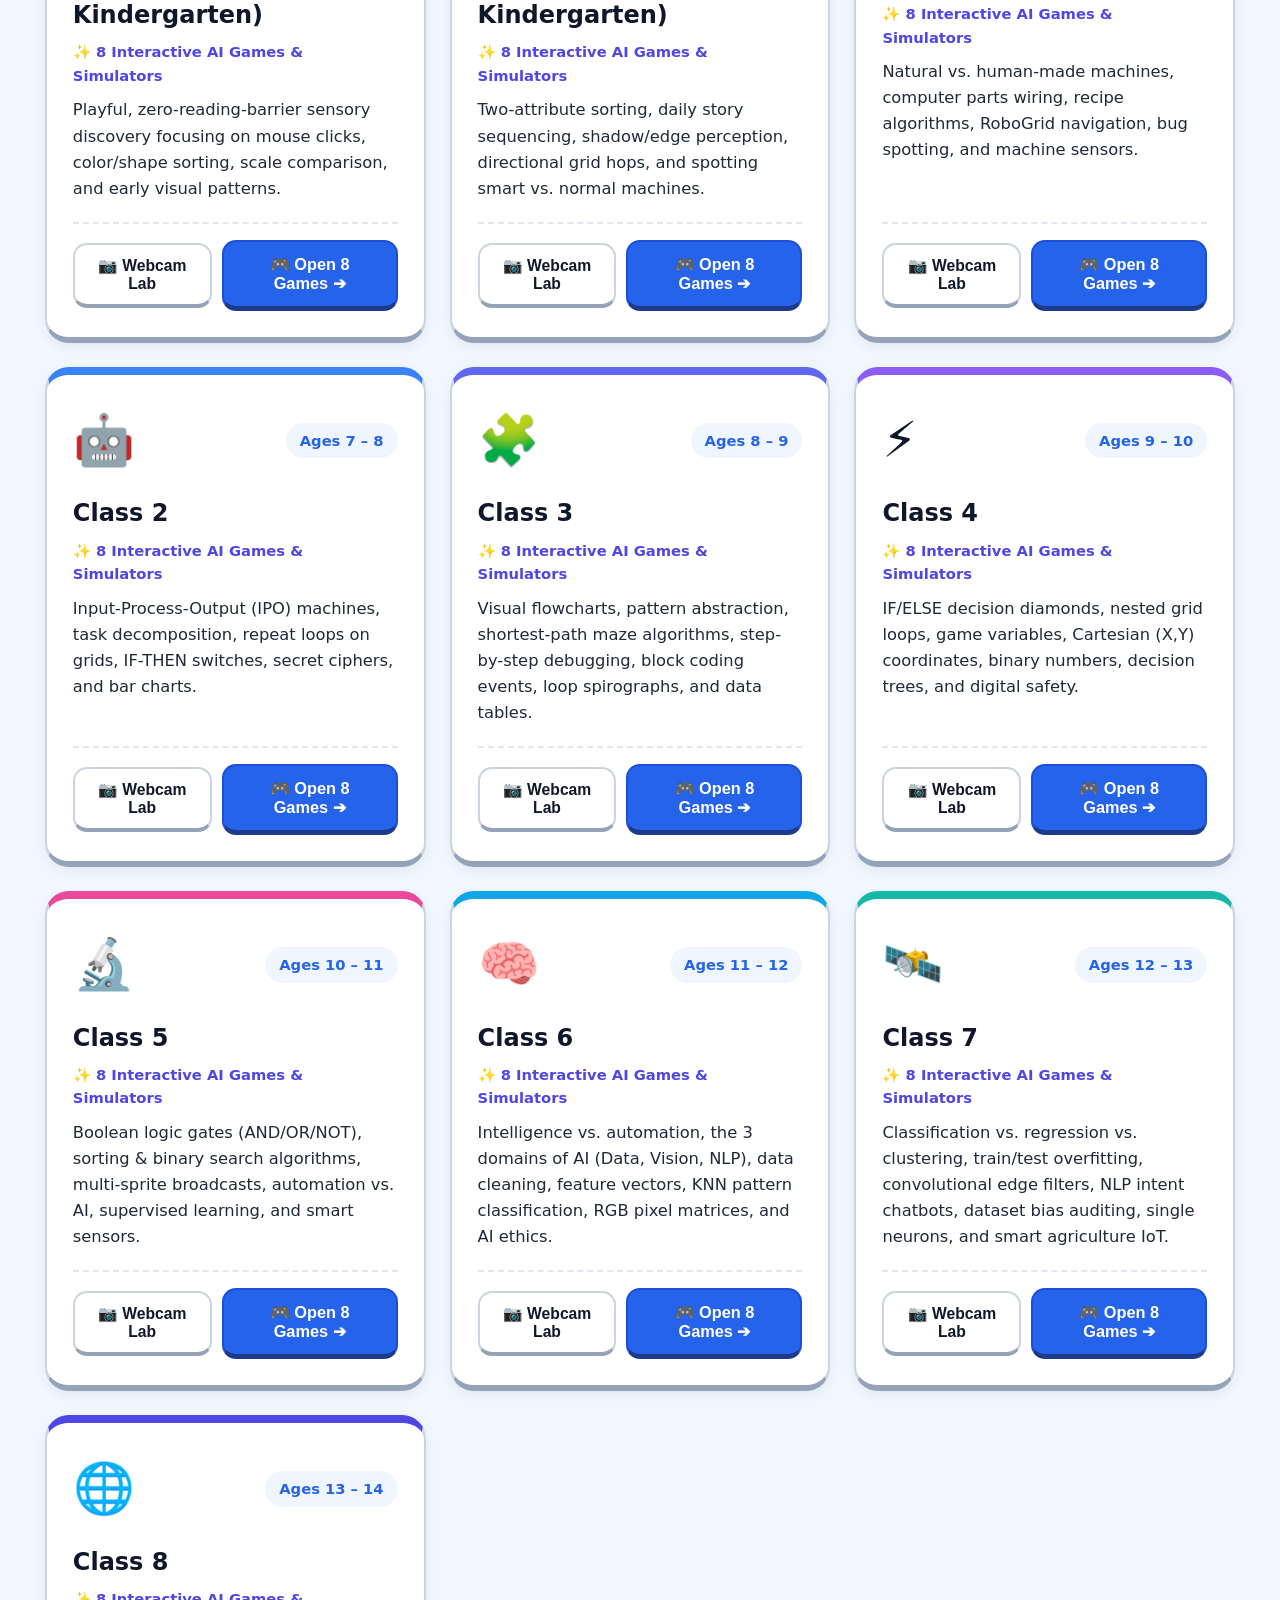
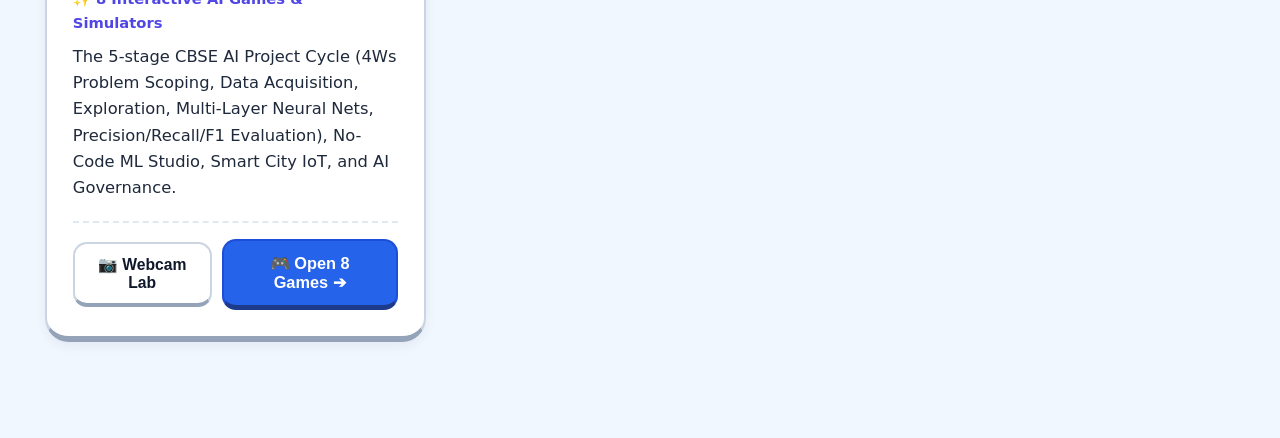
==== commit 8fc801f6: "feat(clean-ui): remove in-app version pill for distraction-free student UI, update checksums and rel" ====
--- a/index.html
+++ b/index.html
@@ -28,7 +28,6 @@
       </nav>
 
       <div class="exp-UtilityCluster">
-        <button type="button" class="exp-TogglePill" id="header-update-btn" title="View Version, Security Status &amp; Check for Updates" style="background:#eff6ff;color:#1e40af;border-color:#bfdbfe;">✨ v5.0.0</button>
         <button type="button" class="exp-TogglePill" id="header-sound-btn">🔇 Sound: Off</button>
       </div>
     </div>
--- a/src/styles/main.css
+++ b/src/styles/main.css
@@ -1839,85 +1839,3 @@
   border-bottom-color: #059669;
 }
 
-/* =========================================================================
-   SYSTEM STATUS & SECURE UPDATER MODAL (v5.0)
-   ========================================================================= */
-.exp-ModalOverlay {
-  position: fixed;
-  inset: 0;
-  background: rgba(15, 23, 42, 0.65);
-  backdrop-filter: blur(4px);
-  display: flex;
-  align-items: center;
-  justify-content: center;
-  z-index: 9999;
-  padding: 20px;
-}
-
-.exp-ModalCard {
-  background: #ffffff;
-  border: 2px solid #cbd5e1;
-  border-bottom: 6px solid #2563eb;
-  border-radius: 24px;
-  width: 100%;
-  max-width: 580px;
-  padding: 28px;
-  box-shadow: 0 25px 50px -12px rgba(0, 0, 0, 0.25);
-  animation: expModalFadeIn 0.2s ease-out;
-  position: relative;
-}
-
-@keyframes expModalFadeIn {
-  from { opacity: 0; transform: scale(0.96); }
-  to { opacity: 1; transform: scale(1); }
-}
-
-.exp-ModalHeader {
-  display: flex;
-  align-items: center;
-  justify-content: space-between;
-  margin-bottom: 18px;
-  border-bottom: 2px solid #f1f5f9;
-  padding-bottom: 12px;
-}
-
-.exp-ModalCloseBtn {
-  background: #f1f5f9;
-  border: 2px solid #cbd5e1;
-  border-radius: 50%;
-  width: 38px;
-  height: 38px;
-  font-size: 1.1rem;
-  font-weight: 900;
-  cursor: pointer;
-  display: flex;
-  align-items: center;
-  justify-content: center;
-  color: #475569;
-  transition: all 0.15s ease;
-}
-
-.exp-ModalCloseBtn:hover {
-  background: #fee2e2;
-  color: #ef4444;
-  border-color: #fca5a5;
-}
-
-.exp-StatusRow {
-  display: flex;
-  justify-content: space-between;
-  padding: 8px 0;
-  border-bottom: 1px dashed #e2e8f0;
-  font-size: 0.95rem;
-}
-
-.exp-StatusLabel {
-  color: #64748b;
-  font-weight: 600;
-}
-
-.exp-StatusValue {
-  color: #0f172a;
-  font-weight: 800;
-}
-
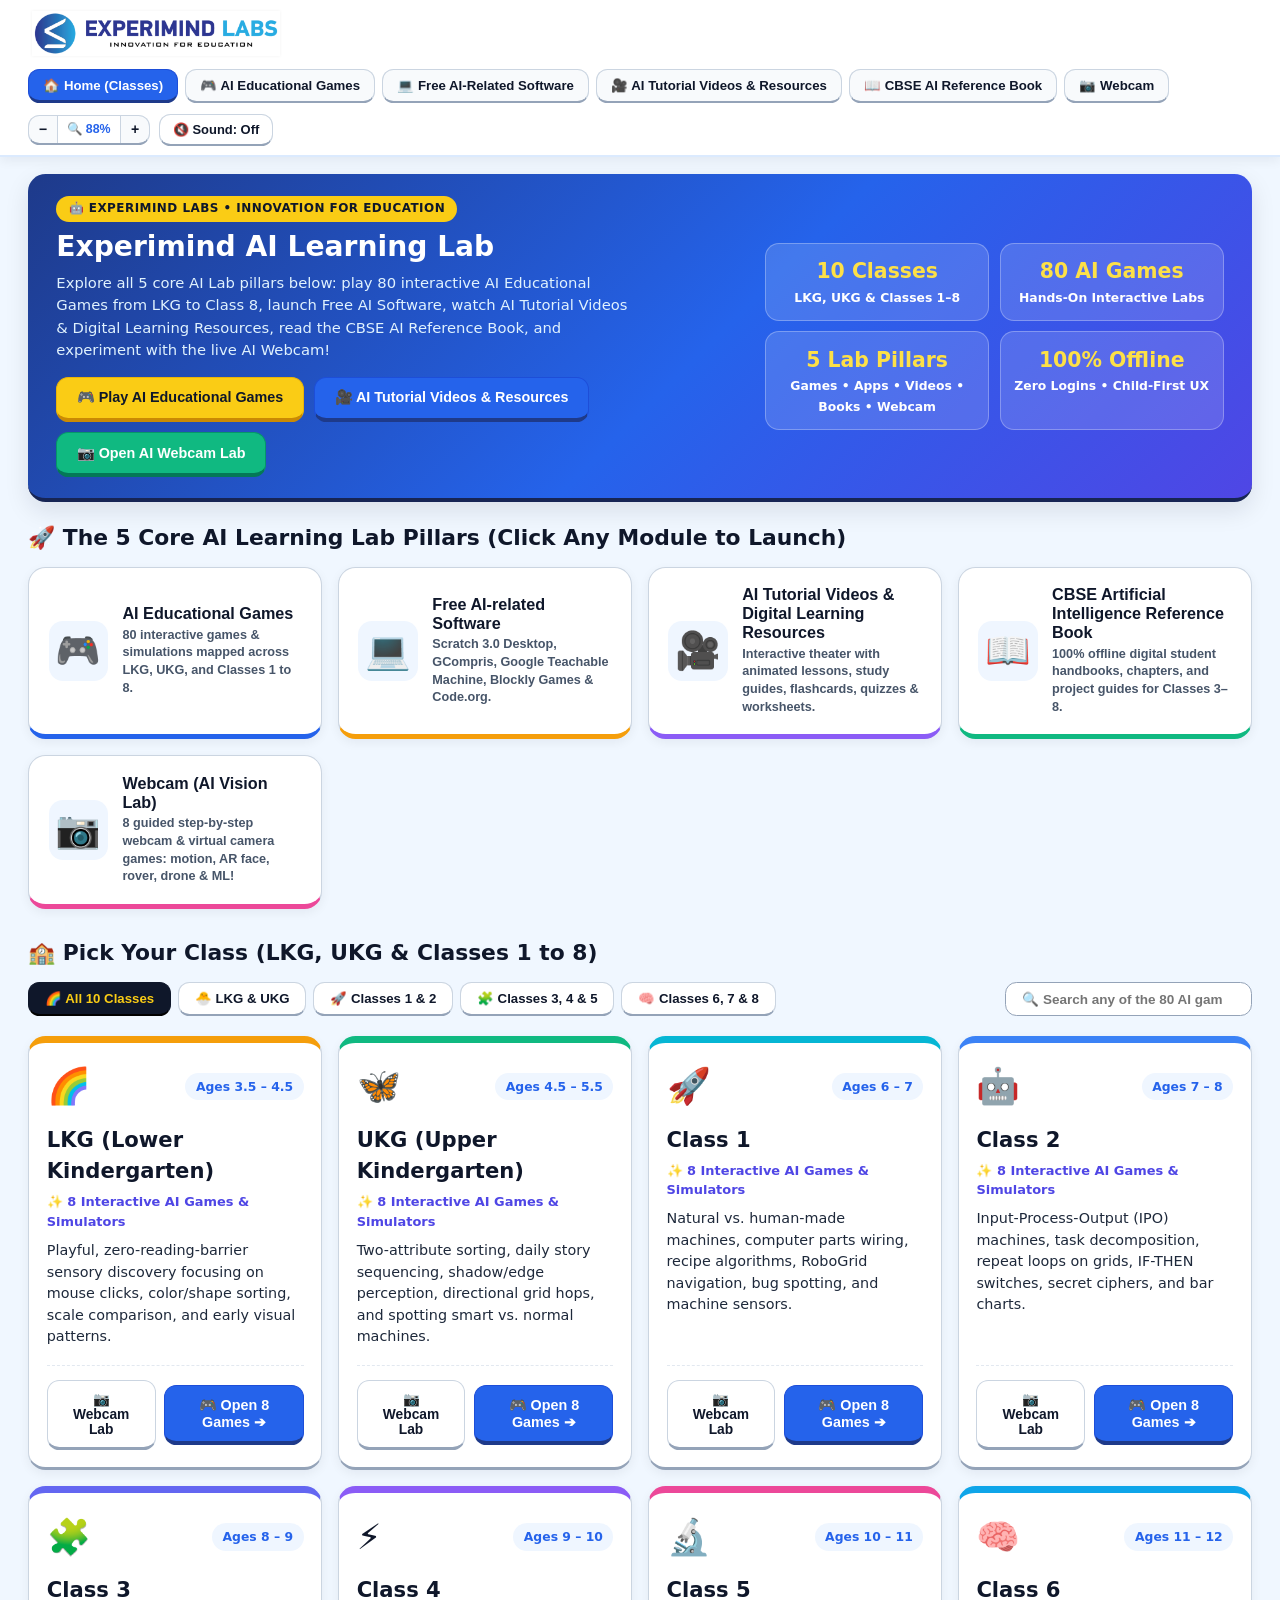
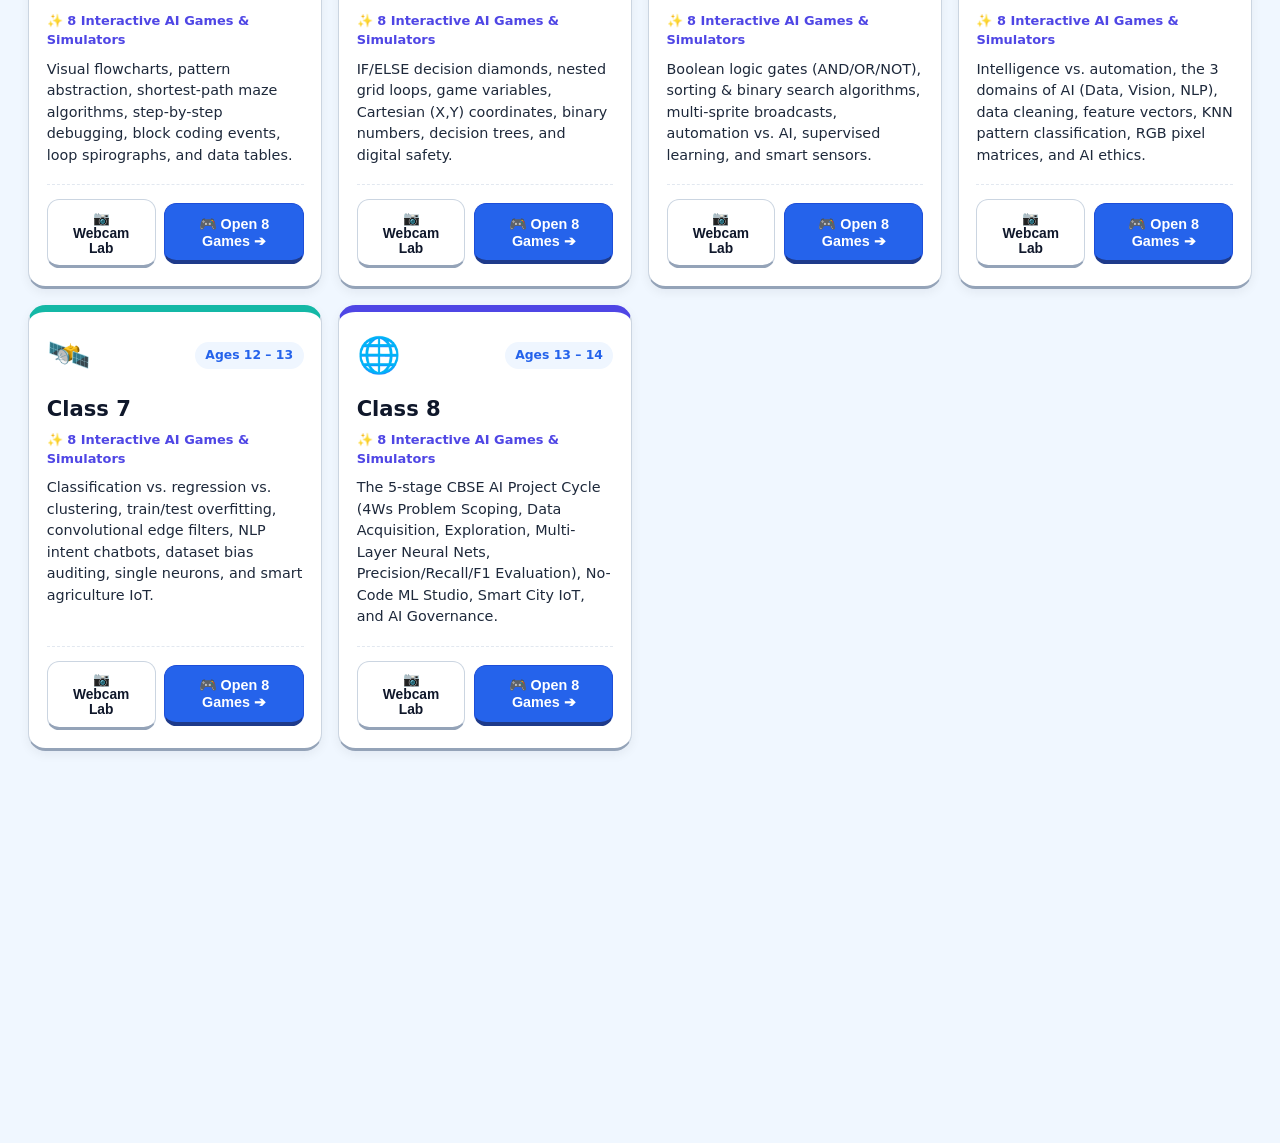
==== commit 4090555a: "feat(ui): eliminate bulky kiosk scaling with default 88% zoom and live header zoom controls" ====
--- a/index.html
+++ b/index.html
@@ -28,6 +28,11 @@
       </nav>
 
       <div class="exp-UtilityCluster">
+        <div class="exp-ZoomControls" id="header-zoom-controls" title="Display Zoom Level (Click - / + to adjust or label to reset)">
+          <button type="button" class="exp-ZoomBtn" id="zoom-out-btn" title="Zoom Out (Ctrl -)">−</button>
+          <button type="button" class="exp-ZoomLabel" id="zoom-level-label" title="Click to Reset to Default 88%">🔍 88%</button>
+          <button type="button" class="exp-ZoomBtn" id="zoom-in-btn" title="Zoom In (Ctrl +)">+</button>
+        </div>
         <button type="button" class="exp-TogglePill" id="header-sound-btn">🔇 Sound: Off</button>
       </div>
     </div>
--- a/src/styles/main.css
+++ b/src/styles/main.css
@@ -33,13 +33,15 @@
   font-family: 'Inter', 'Nunito', 'Segoe UI', system-ui, -apple-system, sans-serif;
   background-color: var(--bg-page);
   color: var(--ink-primary);
-  font-size: 18px;
-  line-height: 1.6;
+  font-size: 15.5px;
+  line-height: 1.5;
   min-height: 100vh;
   overflow-x: hidden;
-}
-
-/* Sticky Widescreen Top Navigation Bar — Big & Easy to Click */
+  zoom: 0.88;
+  transition: zoom 0.15s ease;
+}
+
+/* Sticky Widescreen Top Navigation Bar — Sleek & Compact */
 .exp-TopBar {
   position: sticky;
   top: 0;
@@ -53,47 +55,75 @@
   max-width: 1860px;
   width: 100%;
   margin: 0 auto;
-  padding: 14px clamp(20px, 3.5vw, 44px);
+  padding: 10px clamp(16px, 2.5vw, 36px);
   display: flex;
   align-items: center;
   justify-content: space-between;
-  gap: 16px;
+  gap: 12px;
   flex-wrap: wrap;
 }
 
 .exp-BrandLink {
   display: flex;
   align-items: center;
-  gap: 14px;
+  gap: 12px;
   background: none;
   border: none;
   cursor: pointer;
   text-align: left;
+  padding: 2px 4px;
+  border-radius: 8px;
+  transition: opacity 0.15s ease, transform 0.15s ease;
+}
+
+.exp-BrandLink:hover {
+  opacity: 0.92;
+  transform: translateY(-1px);
+}
+
+.exp-BrandLink:active {
+  transform: translateY(1px);
 }
 
 .exp-LogoImg {
-  height: 54px;
+  height: 52px;
   width: auto;
-  max-width: 250px;
+  max-width: 300px;
   object-fit: contain;
+  display: block;
+  filter: drop-shadow(0 1px 2px rgba(0, 0, 0, 0.05));
+}
+
+@media (max-width: 1200px) {
+  .exp-LogoImg {
+    height: 44px;
+    max-width: 250px;
+  }
+}
+
+@media (max-width: 768px) {
+  .exp-LogoImg {
+    height: 38px;
+    max-width: 210px;
+  }
 }
 
 .exp-NavMenu {
   display: flex;
   align-items: center;
-  gap: 10px;
+  gap: 8px;
   flex-wrap: wrap;
 }
 
 .exp-NavBtn {
-  padding: 12px 20px;
-  border-radius: 16px;
-  border: 2px solid #cbd5e1;
-  border-bottom: 4px solid #94a3b8;
+  padding: 9px 16px;
+  border-radius: 13px;
+  border: 2px solid #cbd5e1;
+  border-bottom: 3px solid #94a3b8;
   background: #f8fafc;
   color: var(--ink-primary);
   font-weight: 800;
-  font-size: 1rem;
+  font-size: 0.94rem;
   cursor: pointer;
   transition: transform 0.1s ease, background 0.15s ease;
 }
@@ -120,31 +150,83 @@
 .exp-UtilityCluster {
   display: flex;
   align-items: center;
-  gap: 12px;
+  gap: 10px;
   flex-wrap: wrap;
+}
+
+/* Modern Screen Zoom Widget */
+.exp-ZoomControls {
+  display: inline-flex;
+  align-items: center;
+  background: #f8fafc;
+  border: 2px solid #cbd5e1;
+  border-bottom: 3px solid #94a3b8;
+  border-radius: 13px;
+  overflow: hidden;
+}
+
+.exp-ZoomBtn {
+  background: transparent;
+  border: none;
+  padding: 7px 11px;
+  font-size: 1rem;
+  font-weight: 900;
+  color: var(--ink-primary);
+  cursor: pointer;
+  line-height: 1;
+  transition: background 0.15s ease, color 0.15s ease;
+}
+
+.exp-ZoomBtn:hover {
+  background: #eff6ff;
+  color: var(--brand-blue);
+}
+
+.exp-ZoomBtn:active {
+  background: #dbeafe;
+}
+
+.exp-ZoomLabel {
+  background: #ffffff;
+  border: none;
+  border-left: 1px solid #cbd5e1;
+  border-right: 1px solid #cbd5e1;
+  padding: 7px 11px;
+  font-size: 0.88rem;
+  font-weight: 800;
+  color: var(--brand-blue);
+  cursor: pointer;
+  white-space: nowrap;
+  transition: background 0.15s ease;
+}
+
+.exp-ZoomLabel:hover {
+  background: #f0f9ff;
+  color: #1d4ed8;
 }
 
 .exp-StarBadge {
   background: linear-gradient(135deg, #fef08a, #facc15);
   color: #78350f;
   border: 2px solid #f59e0b;
-  border-bottom: 4px solid #d97706;
-  padding: 10px 18px;
-  border-radius: 16px;
+  border-bottom: 3px solid #d97706;
+  padding: 8px 14px;
+  border-radius: 13px;
   font-weight: 900;
-  font-size: 1.02rem;
+  font-size: 0.94rem;
 }
 
 .exp-TogglePill {
-  padding: 10px 18px;
-  border-radius: 16px;
-  border: 2px solid #cbd5e1;
-  border-bottom: 4px solid #94a3b8;
+  padding: 8px 15px;
+  border-radius: 13px;
+  border: 2px solid #cbd5e1;
+  border-bottom: 3px solid #94a3b8;
   background: #ffffff;
   color: var(--ink-primary);
   font-weight: 800;
-  font-size: 0.98rem;
-  cursor: pointer;
+  font-size: 0.92rem;
+  cursor: pointer;
+  transition: background 0.15s ease, border-color 0.15s ease;
 }
 
 .exp-TogglePill--on {
@@ -159,22 +241,22 @@
   max-width: 1860px;
   width: 100%;
   margin: 0 auto;
-  padding: 28px clamp(20px, 3.5vw, 48px) 60px;
+  padding: 20px clamp(16px, 2.5vw, 36px) 44px;
 }
 
 /* Kid-Friendly Hero Banner */
 .exp-HeroBanner {
   background: linear-gradient(135deg, #1e3a8a 0%, #2563eb 55%, #4f46e5 100%);
   color: #ffffff;
-  border-radius: var(--radius-xl);
-  border-bottom: 6px solid #172554;
-  padding: 36px clamp(24px, 3.5vw, 48px);
+  border-radius: var(--radius-lg);
+  border-bottom: 5px solid #172554;
+  padding: 24px clamp(18px, 2.5vw, 36px);
   display: grid;
   grid-template-columns: 1.5fr 1fr;
-  gap: 32px;
+  gap: 24px;
   align-items: center;
   box-shadow: var(--shadow-md);
-  margin-bottom: 32px;
+  margin-bottom: 22px;
 }
 
 @media (max-width: 980px) {
@@ -187,59 +269,59 @@
   display: inline-block;
   background: #facc15;
   color: #0f172a;
-  padding: 6px 16px;
+  padding: 5px 14px;
   border-radius: 999px;
-  font-size: 0.9rem;
+  font-size: 0.85rem;
   font-weight: 900;
   letter-spacing: 0.04em;
   text-transform: uppercase;
-  margin-bottom: 14px;
+  margin-bottom: 10px;
 }
 
 .exp-HeroBanner h1 {
-  font-size: clamp(2rem, 3.2vw, 2.85rem);
+  font-size: clamp(1.65rem, 2.5vw, 2.25rem);
   font-weight: 900;
   line-height: 1.15;
-  margin-bottom: 14px;
+  margin-bottom: 10px;
 }
 
 .exp-HeroBanner p {
   color: #e0f2fe;
-  font-size: 1.18rem;
+  font-size: 1.05rem;
   font-weight: 500;
   max-width: 62ch;
-  margin-bottom: 24px;
+  margin-bottom: 18px;
 }
 
 .exp-HeroActionRow {
   display: flex;
-  gap: 14px;
+  gap: 12px;
   flex-wrap: wrap;
 }
 
 .exp-HeroKpiGrid {
   display: grid;
   grid-template-columns: repeat(2, 1fr);
-  gap: 14px;
+  gap: 12px;
 }
 
 .exp-HeroKpiCard {
   background: rgba(255, 255, 255, 0.14);
   border: 2px solid rgba(255, 255, 255, 0.28);
   border-radius: var(--radius-md);
-  padding: 18px;
+  padding: 14px;
   text-align: center;
 }
 
 .exp-HeroKpiCard strong {
   display: block;
-  font-size: 1.65rem;
+  font-size: 1.45rem;
   font-weight: 900;
   color: #fde047;
 }
 
 .exp-HeroKpiCard span {
-  font-size: 0.95rem;
+  font-size: 0.88rem;
   font-weight: 700;
   color: #ffffff;
 }
@@ -249,26 +331,26 @@
   display: flex;
   align-items: center;
   justify-content: space-between;
-  gap: 16px;
+  gap: 14px;
   flex-wrap: wrap;
-  margin-bottom: 28px;
+  margin-bottom: 22px;
 }
 
 .exp-BandTabs {
   display: flex;
-  gap: 10px;
+  gap: 8px;
   flex-wrap: wrap;
 }
 
 .exp-BandTab {
-  padding: 12px 22px;
-  border-radius: 16px;
-  border: 2px solid #cbd5e1;
-  border-bottom: 4px solid #94a3b8;
+  padding: 9px 18px;
+  border-radius: 13px;
+  border: 2px solid #cbd5e1;
+  border-bottom: 3px solid #94a3b8;
   background: #ffffff;
   color: var(--ink-primary);
   font-weight: 800;
-  font-size: 1rem;
+  font-size: 0.94rem;
   cursor: pointer;
 }
 
@@ -280,11 +362,11 @@
 }
 
 .exp-SearchInput {
-  padding: 14px 22px;
-  border-radius: 16px;
+  padding: 10px 18px;
+  border-radius: 13px;
   border: 2px solid #94a3b8;
-  min-width: 320px;
-  font-size: 1.05rem;
+  min-width: 280px;
+  font-size: 0.96rem;
   font-weight: 600;
   background: #ffffff;
 }
@@ -292,17 +374,17 @@
 /* Big Grade Cards Grid */
 .exp-GradeGrid {
   display: grid;
-  grid-template-columns: repeat(auto-fill, minmax(340px, 1fr));
-  gap: 24px;
-  margin-bottom: 36px;
+  grid-template-columns: repeat(auto-fill, minmax(300px, 1fr));
+  gap: 18px;
+  margin-bottom: 28px;
 }
 
 .exp-GradeCard {
   background: var(--bg-surface);
-  border-radius: var(--radius-xl);
-  border: 2px solid #cbd5e1;
-  border-bottom: 6px solid #94a3b8;
-  padding: 26px;
+  border-radius: var(--radius-lg);
+  border: 2px solid #cbd5e1;
+  border-bottom: 4px solid #94a3b8;
+  padding: 20px;
   box-shadow: var(--shadow-sm);
   display: flex;
   flex-direction: column;
@@ -311,7 +393,7 @@
 }
 
 .exp-GradeCard:hover {
-  transform: translateY(-4px);
+  transform: translateY(-3px);
   box-shadow: var(--shadow-md);
 }
 
@@ -319,17 +401,17 @@
   display: flex;
   align-items: center;
   justify-content: space-between;
-  margin-bottom: 14px;
+  margin-bottom: 12px;
 }
 
 .exp-GradeIcon {
-  font-size: 3.1rem;
+  font-size: 2.5rem;
 }
 
 .exp-GradeAge {
-  font-size: 0.92rem;
-  font-weight: 800;
-  padding: 6px 14px;
+  font-size: 0.88rem;
+  font-weight: 800;
+  padding: 5px 12px;
   border-radius: 999px;
   background: #eff6ff;
   color: var(--brand-blue);
